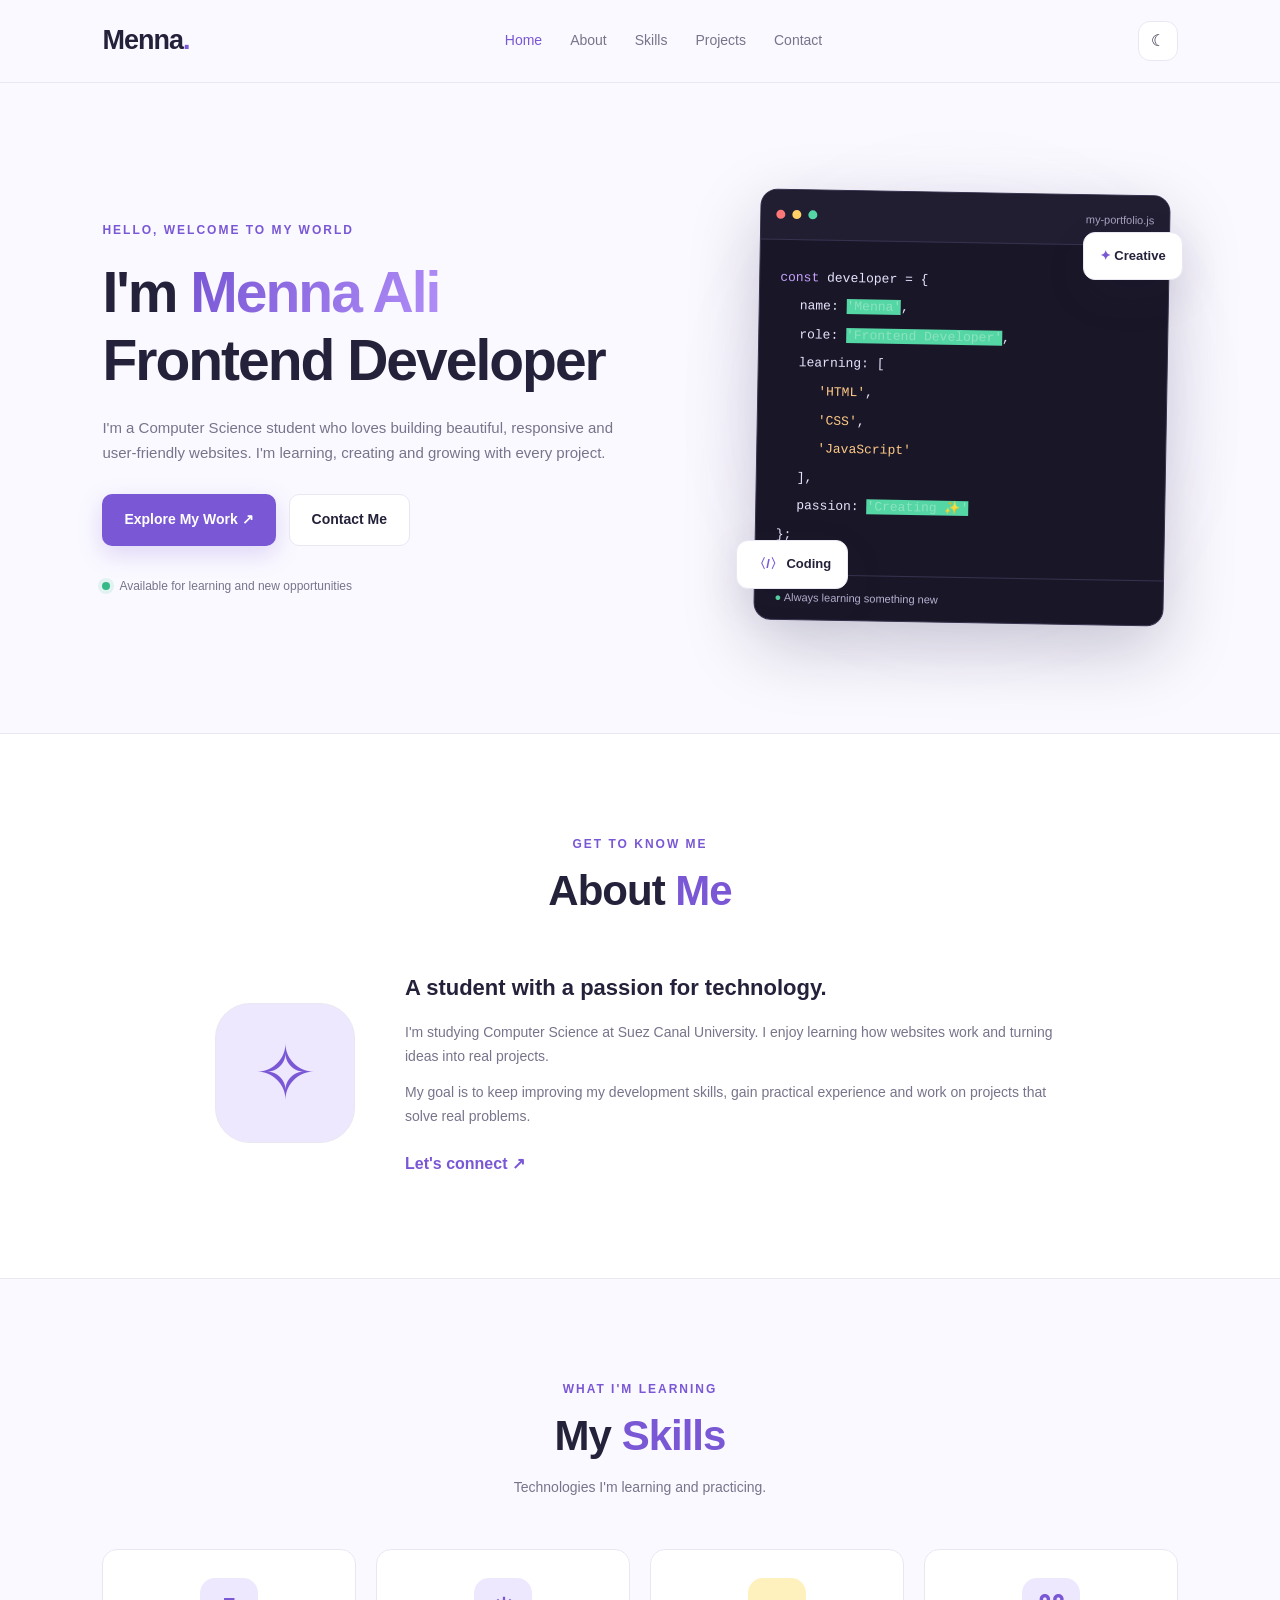
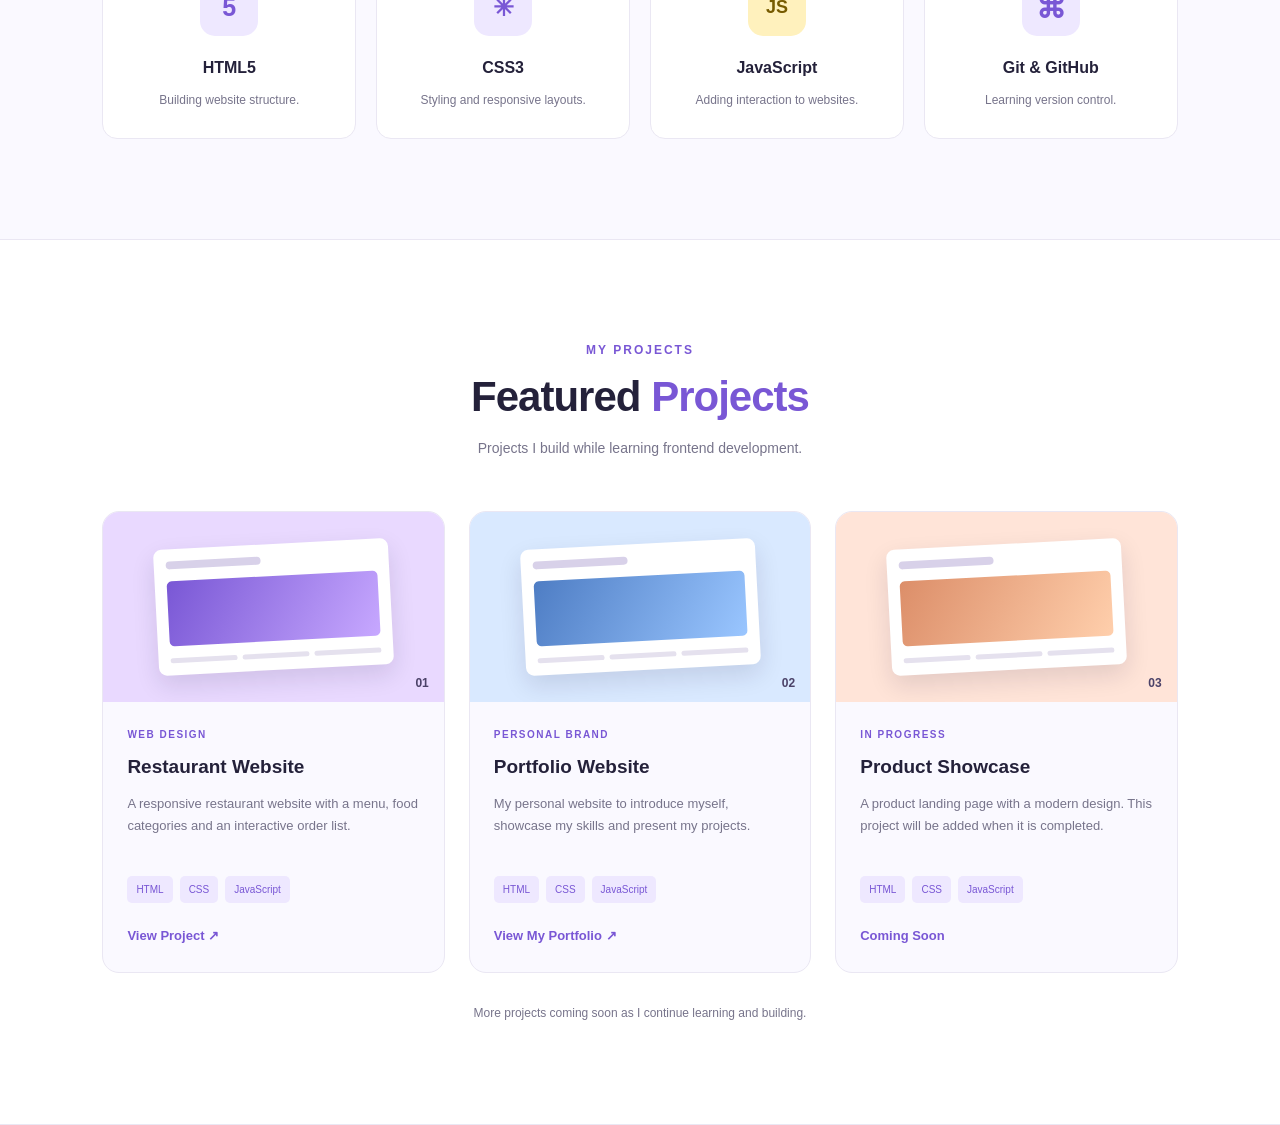
==== index.html @ 837f9495 "first commit" ====
<!DOCTYPE html>
<html lang="en">
<head>
    <meta charset="UTF-8">
    <meta name="viewport" content="width=device-width, initial-scale=1.0">

    <title>Menna Ali | Frontend Developer</title>

    <meta name="description"
          content="Menna Ali's personal portfolio and web development projects.">

    <link rel="stylesheet" href="style.css">
</head>

<body>

    <!-- Navbar -->
    <header class="header">
        <a href="#home" class="logo">Menna<span>.</span></a>

        <nav class="navbar" id="navbar">
            <a href="#home" class="nav-link active">Home</a>
            <a href="#about" class="nav-link">About</a>
            <a href="#skills" class="nav-link">Skills</a>
            <a href="#projects" class="nav-link">Projects</a>
            <a href="#contact" class="nav-link">Contact</a>
        </nav>

        <div class="header-actions">
            <button id="theme-toggle"
                    class="theme-btn"
                    aria-label="Toggle dark mode">
                ☾
            </button>

            <button id="menu-toggle"
                    class="menu-btn"
                    aria-label="Toggle navigation"
                    aria-expanded="false">
                ☰
            </button>
        </div>
    </header>

    <main>

        <!-- Hero Section -->
        <section class="hero section" id="home">

            <div class="hero-content">
                <p class="eyebrow">
                    HELLO, WELCOME TO MY WORLD
                </p>

                <h1>
                    I'm <span>Menna Ali</span>
                    <br>
                    Frontend Developer
                </h1>

                <p class="hero-description">
                    I'm a Computer Science student who loves
                    building beautiful, responsive and user-friendly
                    websites. I'm learning, creating and growing
                    with every project.
                </p>

                <div class="hero-buttons">
                    <a href="#projects" class="btn btn-primary">
                        Explore My Work ↗
                    </a>

                    <a href="#contact" class="btn btn-secondary">
                        Contact Me
                    </a>
                </div>

                <div class="hero-note">
                    <span class="status-dot"></span>
                    Available for learning and new opportunities
                </div>
            </div>

            <div class="hero-visual">
                <div class="visual-glow"></div>

                <div class="profile-card">
                    <div class="card-top">
                        <span class="dot red"></span>
                        <span class="dot yellow"></span>
                        <span class="dot green"></span>
                        <span class="card-label">my-portfolio.js</span>
                    </div>

                    <div class="code-content">
                        <p><span class="purple">const</span> developer = {</p>
                        <p class="indent">name: <span class="green">'Menna'</span>,</p>
                        <p class="indent">role: <span class="green">'Frontend Developer'</span>,</p>
                        <p class="indent">learning: [</p>
                        <p class="indent2"><span class="orange">'HTML'</span>,</p>
                        <p class="indent2"><span class="orange">'CSS'</span>,</p>
                        <p class="indent2"><span class="orange">'JavaScript'</span></p>
                        <p class="indent">],</p>
                        <p class="indent">passion: <span class="green">'Creating ✨'</span></p>
                        <p>};</p>
                    </div>

                    <div class="card-bottom">
                        <span>●</span> Always learning something new
                    </div>
                </div>

                <div class="floating-badge badge-one">
                    <span>✦</span> Creative
                </div>

                <div class="floating-badge badge-two">
                    <span>〈/〉</span> Coding
                </div>
            </div>

        </section>

        <!-- About Section -->
        <section class="section about" id="about">

            <div class="section-heading">
                <p class="eyebrow">GET TO KNOW ME</p>
                <h2>About <span>Me</span></h2>
            </div>

            <div class="about-content">
                <div class="about-icon">✧</div>

                <div class="about-text">
                    <h3>A student with a passion for technology.</h3>

                    <p>
                        I'm studying Computer Science at Suez Canal
                        University. I enjoy learning how websites work
                        and turning ideas into real projects.
                    </p>

                    <p>
                        My goal is to keep improving my development
                        skills, gain practical experience and work
                        on projects that solve real problems.
                    </p>

                    <a href="#contact" class="text-link">
                        Let's connect <span>↗</span>
                    </a>
                </div>
            </div>

        </section>

        <!-- Skills Section -->
        <section class="section skills" id="skills">

            <div class="section-heading">
                <p class="eyebrow">WHAT I'M LEARNING</p>
                <h2>My <span>Skills</span></h2>
                <p class="section-description">
                    Technologies I'm learning and practicing.
                </p>
            </div>

            <div class="skills-grid">

                <div class="skill-card">
                    <div class="skill-icon html-icon">5</div>
                    <h3>HTML5</h3>
                    <p>Building website structure.</p>
                </div>

                <div class="skill-card">
                    <div class="skill-icon css-icon">✳</div>
                    <h3>CSS3</h3>
                    <p>Styling and responsive layouts.</p>
                </div>

                <div class="skill-card">
                    <div class="skill-icon js-icon">JS</div>
                    <h3>JavaScript</h3>
                    <p>Adding interaction to websites.</p>
                </div>

                <div class="skill-card">
                    <div class="skill-icon git-icon">⌘</div>
                    <h3>Git & GitHub</h3>
                    <p>Learning version control.</p>
                </div>

            </div>

        </section>

      
<!-- Projects Section -->
<section class="section projects" id="projects">

    <div class="section-heading">
        <p class="eyebrow">MY PROJECTS</p>
        <h2>Featured <span>Projects</span></h2>
        <p class="section-description">
            Projects I build while learning frontend development.
        </p>
    </div>

    <div class="projects-grid">

        <!-- Project 1: Restaurant Website -->
        <article class="project-card">
            <div class="project-preview preview-one">
                <div class="preview-window">
                    <div class="preview-header"></div>
                    <div class="preview-banner"></div>
                    <div class="preview-lines">
                        <span></span>
                        <span></span>
                        <span></span>
                    </div>
                </div>
                <span class="preview-number">01</span>
            </div>

            <div class="project-info">
                <p class="project-type">WEB DESIGN</p>
                <h3>Restaurant Website</h3>

                <p>
                    A responsive restaurant website with a menu,
                    food categories and an interactive order list.
                </p>

                <div class="tags">
                    <span>HTML</span>
                    <span>CSS</span>
                    <span>JavaScript</span>
                </div>

                <a href="restaurant-website/index.html"
                   class="project-link"
                   target="_blank"
                   rel="noopener noreferrer">
                    View Project ↗
                </a>
            </div>
        </article>

        <!-- Project 2: Portfolio Website -->
        <article class="project-card">
            <div class="project-preview preview-two">
                <div class="preview-window">
                    <div class="preview-header"></div>
                    <div class="preview-banner"></div>
                    <div class="preview-lines">
                        <span></span>
                        <span></span>
                        <span></span>
                    </div>
                </div>
                <span class="preview-number">02</span>
            </div>

            <div class="project-info">
                <p class="project-type">PERSONAL BRAND</p>
                <h3>Portfolio Website</h3>

                <p>
                    My personal website to introduce myself,
                    showcase my skills and present my projects.
                </p>

                <div class="tags">
                    <span>HTML</span>
                    <span>CSS</span>
                    <span>JavaScript</span>
                </div>

                <a href="#home" class="project-link">
                    View My Portfolio ↗
                </a>
            </div>
        </article>

        <!-- Project 3: Coming Soon -->
        <article class="project-card">
            <div class="project-preview preview-three">
                <div class="preview-window">
                    <div class="preview-header"></div>
                    <div class="preview-banner"></div>
                    <div class="preview-lines">
                        <span></span>
                        <span></span>
                        <span></span>
                    </div>
                </div>
                <span class="preview-number">03</span>
            </div>

            <div class="project-info">
                <p class="project-type">IN PROGRESS</p>
                <h3>Product Showcase</h3>

                <p>
                    A product landing page with a modern design.
                    This project will be added when it is completed.
                </p>

                <div class="tags">
                    <span>HTML</span>
                    <span>CSS</span>
                    <span>JavaScript</span>
                </div>

                <span class="project-link">
                    Coming Soon
                </span>
            </div>
        </article>

    </div>

    <p class="projects-note">
        More projects coming soon as I continue learning and building.
    </p>

</section>
---- style.css ----
/* =========================
   1. General Styles
========================= */

:root {
    --bg: #faf9ff;
    --surface: #ffffff;
    --text: #24213a;
    --muted: #77748b;
    --primary: #7957d5;
    --primary-light: #eee8ff;
    --border: #eae7f3;
    --header-bg: rgba(250, 249, 255, 0.9);
    --shadow: 0 15px 45px rgba(48, 32, 95, 0.08);
}

body.dark-mode {
    --bg: #11101b;
    --surface: #1c1a2a;
    --text: #f5f2ff;
    --muted: #b0abc4;
    --primary: #b39aff;
    --primary-light: #302644;
    --border: #333047;
    --header-bg: rgba(17, 16, 27, 0.92);
    --shadow: 0 15px 45px rgba(0, 0, 0, 0.2);
}

* {
    margin: 0;
    padding: 0;
    box-sizing: border-box;
    scroll-behavior: smooth;
}

body {
    font-family: Arial, Helvetica, sans-serif;
    background: var(--bg);
    color: var(--text);
    line-height: 1.7;
    transition: background 0.3s, color 0.3s;
}

a {
    text-decoration: none;
    color: inherit;
}

button {
    font: inherit;
}

button, a {
    -webkit-tap-highlight-color: transparent;
}

button:focus-visible,
a:focus-visible {
    outline: 2px solid var(--primary);
    outline-offset: 4px;
}

section {
    scroll-margin-top: 95px;
}

.section {
    padding: 100px 8%;
}

span {
    color: var(--primary);
}

::selection {
    background: var(--primary-light);
    color: var(--text);
}


/* =========================
   2. Header & Navbar
========================= */

.header {
    display: flex;
    align-items: center;
    justify-content: space-between;
    gap: 25px;
    padding: 18px 8%;
    position: sticky;
    top: 0;
    z-index: 100;
    background: var(--header-bg);
    backdrop-filter: blur(15px);
    border-bottom: 1px solid var(--border);
}

.logo {
    font-size: 27px;
    font-weight: 800;
    letter-spacing: -1px;
}

.navbar {
    display: flex;
    align-items: center;
    gap: 28px;
}

.nav-link {
    font-size: 14px;
    color: var(--muted);
    transition: color 0.3s;
}

.nav-link:hover,
.nav-link.active {
    color: var(--primary);
}

.header-actions {
    display: flex;
    gap: 10px;
}

.theme-btn,
.menu-btn {
    width: 40px;
    height: 40px;
    border: 1px solid var(--border);
    border-radius: 12px;
    background: var(--surface);
    color: var(--text);
    cursor: pointer;
    transition: 0.3s;
}

.theme-btn:hover,
.menu-btn:hover {
    border-color: var(--primary);
    color: var(--primary);
}

.menu-btn {
    display: none;
}


/* =========================
   3. Buttons
========================= */

.btn {
    display: inline-flex;
    align-items: center;
    justify-content: center;
    gap: 8px;
    padding: 13px 22px;
    border-radius: 10px;
    font-size: 14px;
    font-weight: 700;
    transition: transform 0.3s, background 0.3s;
}

.btn:hover {
    transform: translateY(-3px);
}

.btn-primary {
    background: var(--primary);
    color: #ffffff;
    box-shadow: 0 8px 25px rgba(121, 87, 213, 0.22);
}

.btn-primary:hover {
    filter: brightness(1.08);
}

.btn-secondary {
    background: var(--surface);
    color: var(--text);
    border: 1px solid var(--border);
}

.btn-secondary:hover {
    border-color: var(--primary);
}


/* =========================
   4. Hero Section
========================= */

.hero {
    min-height: 650px;
    display: grid;
    grid-template-columns: 1.15fr 0.85fr;
    align-items: center;
    gap: 60px;
    overflow: hidden;
}

.eyebrow {
    font-size: 12px;
    font-weight: 800;
    letter-spacing: 2px;
    color: var(--primary);
    margin-bottom: 18px;
}

.hero h1 {
    font-size: clamp(36px, 4.5vw, 57px);
    line-height: 1.2;
    letter-spacing: -2px;
    margin-bottom: 20px;
}

.hero h1 span {
    background: linear-gradient(110deg, #7957d5, #b08df7);
    -webkit-background-clip: text;
    background-clip: text;
    color: transparent;
}

.hero-description {
    max-width: 540px;
    color: var(--muted);
    font-size: 15px;
    margin-bottom: 28px;
}

.hero-buttons {
    display: flex;
    flex-wrap: wrap;
    gap: 13px;
}

.hero-note {
    margin-top: 30px;
    font-size: 12px;
    color: var(--muted);
    display: flex;
    align-items: center;
    gap: 9px;
}

.status-dot {
    display: inline-block;
    width: 8px;
    height: 8px;
    background: #36b987;
    border-radius: 50%;
    box-shadow: 0 0 0 4px rgba(54, 185, 135, 0.12);
}


/* =========================
   5. Hero Code Card
========================= */

.hero-visual {
    position: relative;
    display: flex;
    align-items: center;
    justify-content: center;
    min-height: 390px;
}

.visual-glow {
    position: absolute;
    width: 300px;
    height: 300px;
    background: #a78bfa;
    opacity: 0.18;
    filter: blur(75px);
    border-radius: 50%;
}

.profile-card {
    width: 100%;
    max-width: 410px;
    position: relative;
    z-index: 1;
    background: #191727;
    border: 1px solid #37324f;
    border-radius: 17px;
    overflow: hidden;
    box-shadow: 0 25px 70px rgba(25, 17, 55, 0.22);
    transform: rotate(1deg);
    transition: transform 0.3s;
}

.profile-card:hover {
    transform: rotate(0deg) translateY(-5px);
}

.card-top {
    display: flex;
    align-items: center;
    gap: 7px;
    padding: 15px;
    background: #211e32;
    border-bottom: 1px solid #37324f;
}

.dot {
    width: 9px;
    height: 9px;
    border-radius: 50%;
}

.red {
    background: #ff7777;
}

.yellow {
    background: #ffd166;
}

.green {
    background: #55d6a5;
}

.card-label {
    margin-left: auto;
    font-size: 11px;
    color: #a9a3c2;
}

.code-content {
    padding: 24px 20px;
    font-family: Consolas, monospace;
    font-size: clamp(10px, 1.2vw, 13px);
    line-height: 2.2;
    color: #e8e4ff;
    overflow-wrap: anywhere;
}

.code-content .purple {
    color: #c6a0ff;
}

.code-content .green {
    color: #8ce3bd;
}

.code-content .orange {
    color: #ffca88;
}

.indent {
    padding-left: 20px;
}

.indent2 {
    padding-left: 40px;
}

.card-bottom {
    padding: 13px 20px;
    border-top: 1px solid #37324f;
    font-size: 11px;
    color: #b8b1d2;
}

.card-bottom span {
    color: #55d6a5;
}

.floating-badge {
    position: absolute;
    z-index: 2;
    background: var(--surface);
    border: 1px solid var(--border);
    border-radius: 12px;
    padding: 12px 16px;
    box-shadow: var(--shadow);
    font-size: 13px;
    font-weight: 700;
    animation: float 4s ease-in-out infinite;
}

.badge-one {
    top: 40px;
    right: -5px;
}

.badge-two {
    bottom: 35px;
    left: -10px;
    animation-delay: 1s;
}

@keyframes float {
    0%, 100% {
        transform: translateY(0);
    }

    50% {
        transform: translateY(-9px);
    }
}


/* =========================
   6. Section Headings
========================= */

.section-heading {
    text-align: center;
    margin-bottom: 50px;
}

.section-heading .eyebrow {
    margin-bottom: 10px;
}

.section-heading h2,
.contact h2 {
    font-size: clamp(30px, 4vw, 42px);
    line-height: 1.3;
    letter-spacing: -1px;
}

.section-description {
    color: var(--muted);
    font-size: 14px;
    margin-top: 12px;
}


/* =========================
   7. About Section
========================= */

.about {
    background: var(--surface);
    border-top: 1px solid var(--border);
    border-bottom: 1px solid var(--border);
}

.about-content {
    display: grid;
    grid-template-columns: 150px 1fr;
    align-items: center;
    gap: 40px;
    max-width: 850px;
    margin: auto;
}

.about-icon {
    display: grid;
    place-items: center;
    width: 140px;
    height: 140px;
    background: var(--primary-light);
    color: var(--primary);
    border: 1px solid var(--border);
    border-radius: 35px;
    font-size: 75px;
}

.about-text h3 {
    font-size: 22px;
    margin-bottom: 15px;
}

.about-text p {
    color: var(--muted);
    font-size: 14px;
    margin-bottom: 12px;
}

.text-link {
    display: inline-block;
    margin-top: 10px;
    font-weight: 700;
    color: var(--primary);
}

.text-link span {
    display: inline-block;
    transition: transform 0.3s;
}

.text-link:hover span {
    transform: translate(4px, -4px);
}


/* =========================
   8. Skills Section
========================= */

.skills-grid {
    display: grid;
    grid-template-columns: repeat(4, 1fr);
    gap: 20px;
}

.skill-card {
    padding: 28px 20px;
    text-align: center;
    background: var(--surface);
    border: 1px solid var(--border);
    border-radius: 15px;
    transition: transform 0.3s, border-color 0.3s;
}

.skill-card:hover {
    transform: translateY(-6px);
    border-color: var(--primary);
}

.skill-icon {
    width: 58px;
    height: 58px;
    margin: 0 auto 18px;
    display: grid;
    place-items: center;
    border-radius: 15px;
    font-size: 25px;
    font-weight: 800;
    background: var(--primary-light);
    color: var(--primary);
}

.js-icon {
    background: #fff1bd;
    color: #775b00;
    font-size: 18px;
}

.git-icon {
    font-size: 30px;
}

.skill-card h3 {
    font-size: 16px;
    margin-bottom: 8px;
}

.skill-card p {
    color: var(--muted);
    font-size: 12px;
}


/* =========================
   9. Projects Section
========================= */

.projects {
    background: var(--surface);
    border-top: 1px solid var(--border);
    border-bottom: 1px solid var(--border);
}

.projects-grid {
    display: grid;
    grid-template-columns: repeat(3, 1fr);
    gap: 24px;
}

.project-card {
    background: var(--bg);
    border: 1px solid var(--border);
    border-radius: 17px;
    overflow: hidden;
    transition: transform 0.3s, box-shadow 0.3s;
}

.project-card:hover {
    transform: translateY(-7px);
    box-shadow: var(--shadow);
}

.project-preview {
    position: relative;
    height: 190px;
    display: grid;
    place-items: center;
    padding: 25px;
    overflow: hidden;
}

.preview-one {
    background: #e9d9ff;
}

.preview-two {
    background: #d9e9ff;
}

.preview-three {
    background: #ffe4d8;
}

.preview-window {
    width: 100%;
    max-width: 235px;
    padding: 12px;
    background: #ffffff;
    border-radius: 8px;
    box-shadow: 0 10px 25px rgba(25, 20, 55, 0.12);
    transform: rotate(-3deg);
    transition: transform 0.3s;
}

.project-card:hover .preview-window {
    transform: rotate(0deg) scale(1.03);
}

.preview-header {
    height: 8px;
    width: 45%;
    border-radius: 5px;
    background: #d8d1e9;
    margin-bottom: 12px;
}

.preview-banner {
    height: 65px;
    border-radius: 5px;
    background: linear-gradient(120deg, #7957d5, #c7a8ff);
}

.preview-two .preview-banner {
    background: linear-gradient(120deg, #4e7dc4, #9ac6ff);
}

.preview-three .preview-banner {
    background: linear-gradient(120deg, #dc8e69, #ffcfac);
}

.preview-lines {
    display: flex;
    gap: 5px;
    margin-top: 12px;
}

.preview-lines span {
    display: block;
    height: 5px;
    background: #e5e1ee;
    border-radius: 5px;
    flex: 1;
}

.preview-number {
    position: absolute;
    bottom: 8px;
    right: 15px;
    font-size: 12px;
    color: #4b4268;
    font-weight: 800;
}

.project-info {
    padding: 24px;
}

.project-type {
    font-size: 10px;
    font-weight: 800;
    letter-spacing: 1.5px;
    color: var(--primary);
    margin-bottom: 8px;
}

.project-info h3 {
    font-size: 19px;
    margin-bottom: 10px;
}

.project-info > p:not(.project-type) {
    color: var(--muted);
    font-size: 13px;
    min-height: 65px;
}

.tags {
    display: flex;
    flex-wrap: wrap;
    gap: 7px;
    margin: 18px 0;
}

.tags span {
    font-size: 10px;
    color: var(--primary);
    background: var(--primary-light);
    padding: 5px 9px;
    border-radius: 5px;
}

.project-link {
    display: inline-block;
    font-size: 13px;
    font-weight: 700;
    color: var(--primary);
}

.project-link:hover {
    text-decoration: underline;
}

.projects-note {
    text-align: center;
    color: var(--muted);
    font-size: 12px;
    margin-top: 30px;
}


/* =========================
   10. Contact Section
========================= */

.contact-box {
    max-width: 780px;
    margin: auto;
    padding: 65px 30px;
    text-align: center;
    border: 1px solid var(--border);
    border-radius: 25px;
    background:
        radial-gradient(
            ellipse at top,
            var(--primary-light),
            var(--bg) 75%
        );
}

.contact-box > p:not(.eyebrow) {
    max-width: 500px;
    margin: 18px auto 25px;
    color: var(--muted);
    font-size: 14px;
}


/* =========================
   11. Footer
========================= */

.footer {
    display: flex;
    align-items: center;
    justify-content: space-between;
    gap: 20px;
    padding: 25px 8%;
    border-top: 1px solid var(--border);
}

.footer p,
.back-to-top {
    font-size: 12px;
    color: var(--muted);
}

.back-to-top:hover {
    color: var(--primary);
}


/* =========================
   12. Scroll Reveal
========================= */

.reveal {
    opacity: 0;
    transform: translateY(20px);
    transition: opacity 0.6s ease, transform 0.6s ease;
}

.reveal.visible {
    opacity: 1;
    transform: translateY(0);
}


/* =========================
   13. Responsive Design
========================= */

@media (max-width: 1000px) {
    .section {
        padding: 80px 6%;
    }

    .header {
        padding: 16px 6%;
    }

    .navbar {
        gap: 17px;
    }

    .hero {
        gap: 35px;
    }

    .skills-grid {
        grid-template-columns: repeat(2, 1fr);
    }

    .projects-grid {
        grid-template-columns: repeat(2, 1fr);
    }
}

@media (max-width: 760px) {
    .header {
        padding: 14px 5%;
    }

    .menu-btn {
        display: block;
    }

    .navbar {
        display: none;
        position: absolute;
        top: calc(100% + 1px);
        left: 0;
        right: 0;
        padding: 20px 6%;
        flex-direction: column;
        align-items: stretch;
        gap: 0;
        background: var(--surface);
        border-bottom: 1px solid var(--border);
        box-shadow: var(--shadow);
    }

    .navbar.open {
        display: flex;
    }

    .nav-link {
        padding: 12px 0;
        border-bottom: 1px solid var(--border);
    }

    .nav-link:last-child {
        border-bottom: none;
    }

    .hero {
        grid-template-columns: 1fr;
        text-align: center;
        padding-top: 70px;
        gap: 45px;
    }

    .hero-description {
        margin-left: auto;
        margin-right: auto;
    }

    .hero-buttons,
    .hero-note {
        justify-content: center;
    }

    .hero-visual {
        width: 100%;
        min-height: 350px;
    }

    .profile-card {
        max-width: 410px;
        text-align: left;
    }

    .badge-one {
        right: 0;
    }

    .badge-two {
        left: 0;
    }

    .about-content {
        grid-template-columns: 1fr;
        justify-items: center;
        text-align: center;
        gap: 25px;
    }

    .projects-grid {
        grid-template-columns: 1fr;
        max-width: 480px;
        margin: auto;
    }

    .project-info > p:not(.project-type) {
        min-height: auto;
    }

    .footer {
        flex-direction: column;
        text-align: center;
        gap: 10px;
    }
}

@media (max-width: 420px) {
    .section {
        padding: 65px 5%;
    }

    .hero h1 {
        font-size: 35px;
    }

    .hero-buttons {
        flex-direction: column;
    }

    .hero-buttons .btn {
        width: 100%;
    }

    .skills-grid {
        grid-template-columns: 1fr;
    }

    .contact-box {
        padding: 45px 20px;
    }

    .code-content {
        font-size: 10px;
    }
}

@media (prefers-reduced-motion: reduce) {
    *,
    *::before,
    *::after {
        scroll-behavior: auto !important;
        animation-duration: 0.01ms !important;
        transition-duration: 0.01ms !important;
    }

    .reveal {
        opacity: 1;
        transform: none;
    }
}
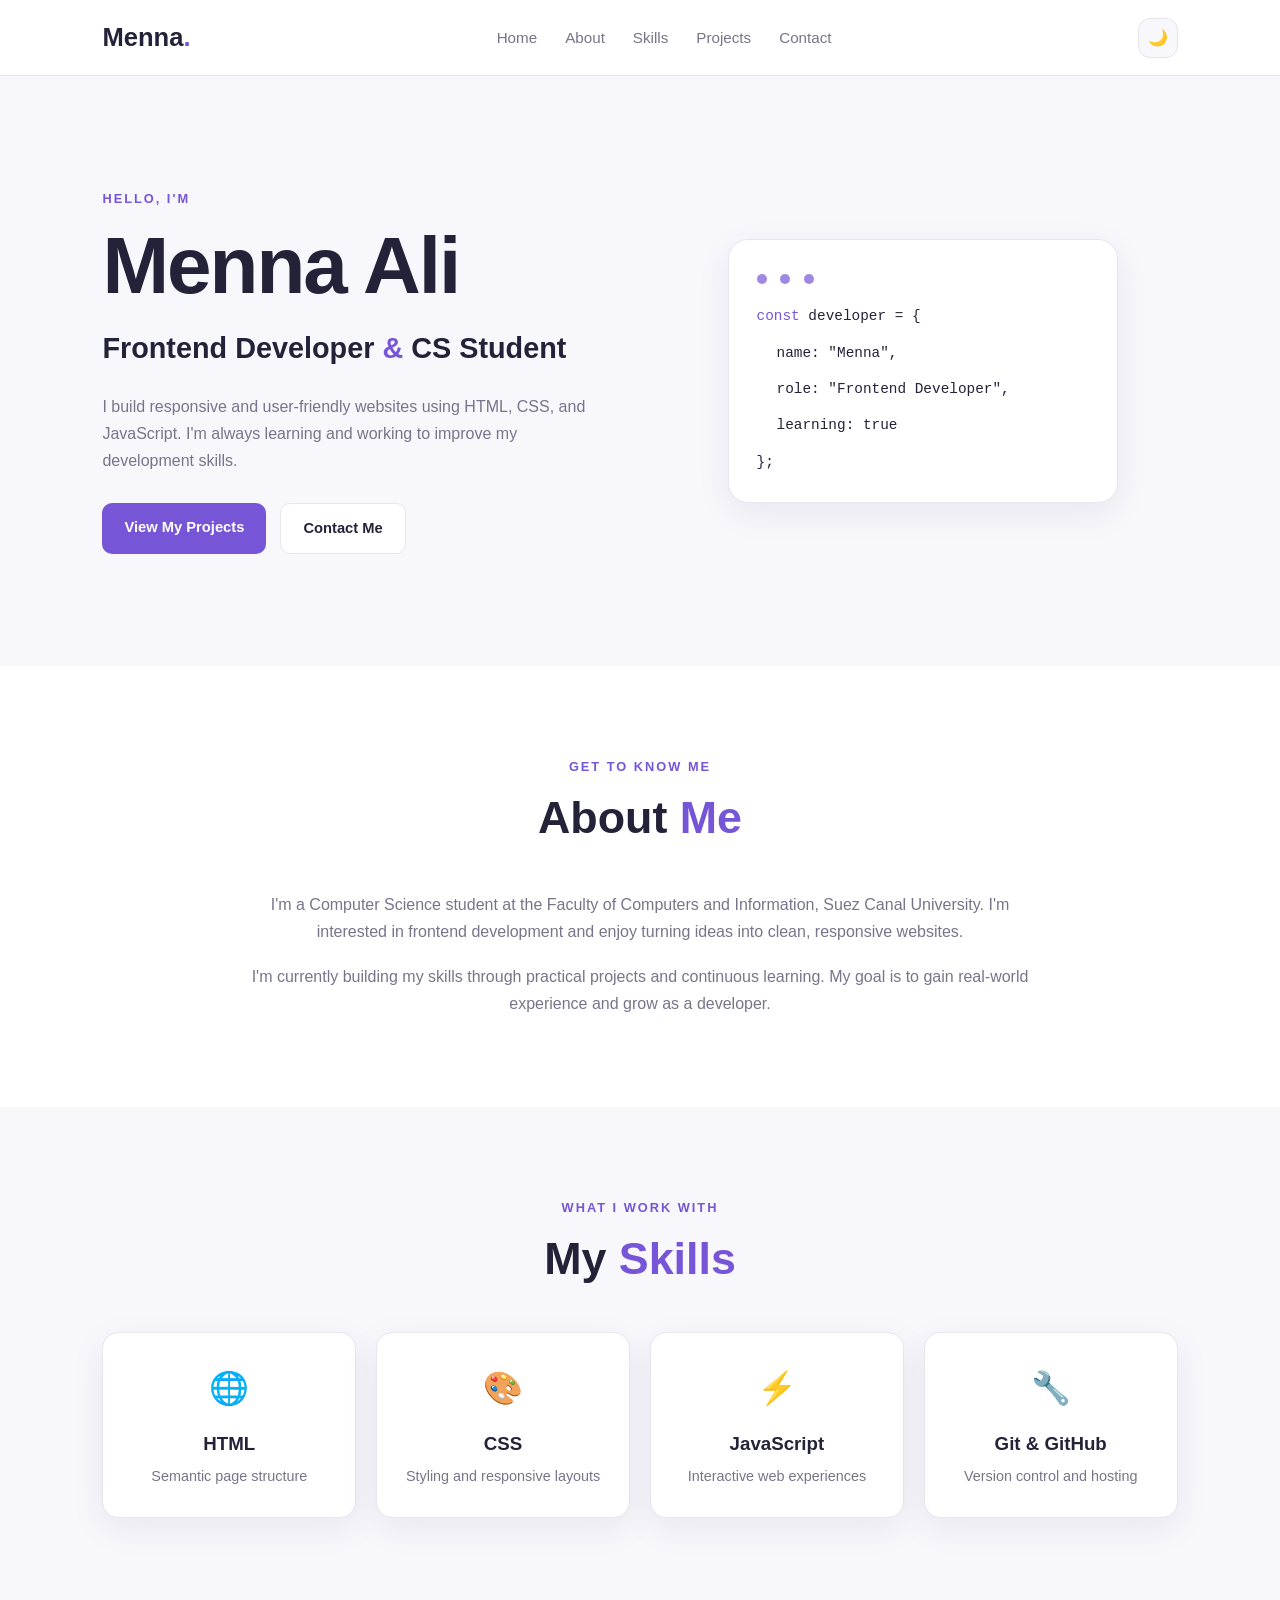
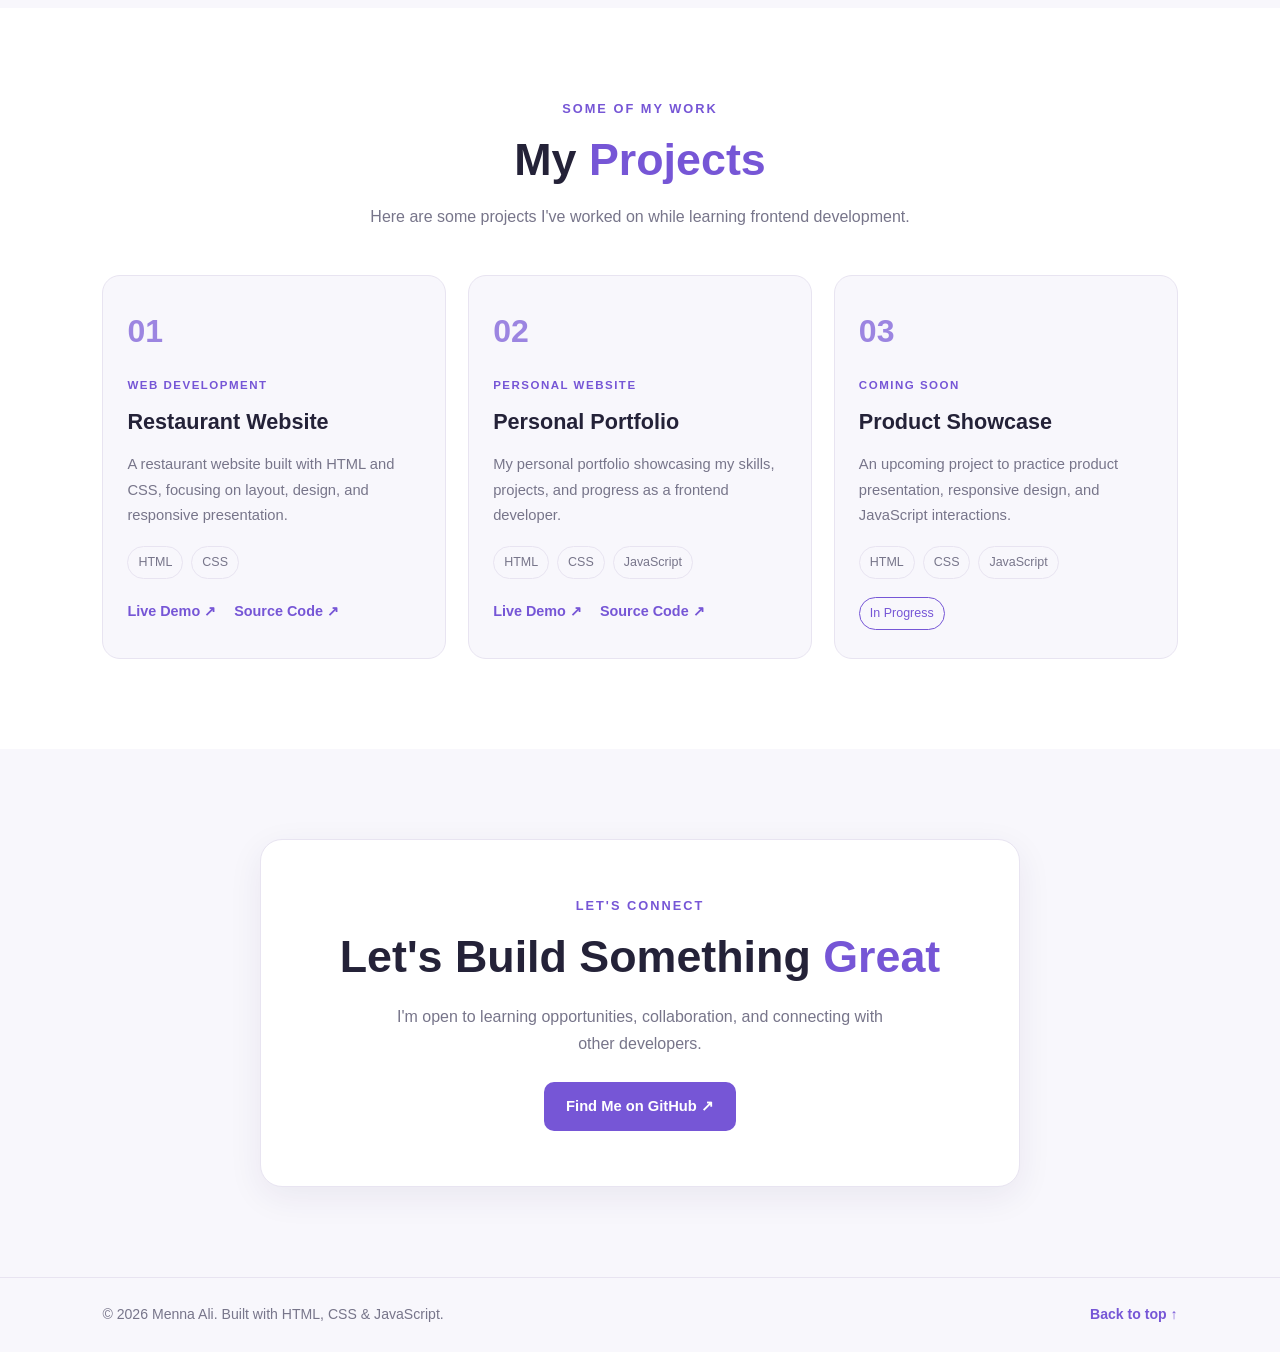
==== commit 5ebb9c44: "Update portfolio website" ====
--- a/index.html
+++ b/index.html
@@ -17,315 +17,274 @@
 
     <!-- Navbar -->
     <header class="header">
-        <a href="#home" class="logo">Menna<span>.</span></a>
-
-        <nav class="navbar" id="navbar">
-            <a href="#home" class="nav-link active">Home</a>
-            <a href="#about" class="nav-link">About</a>
-            <a href="#skills" class="nav-link">Skills</a>
-            <a href="#projects" class="nav-link">Projects</a>
-            <a href="#contact" class="nav-link">Contact</a>
-        </nav>
-
-        <div class="header-actions">
-            <button id="theme-toggle"
-                    class="theme-btn"
-                    aria-label="Toggle dark mode">
-                ☾
-            </button>
-
-            <button id="menu-toggle"
-                    class="menu-btn"
+        <nav class="navbar">
+            <a href="#home" class="logo">Menna<span>.</span></a>
+
+            <button class="menu-toggle" id="menu-toggle"
                     aria-label="Toggle navigation"
                     aria-expanded="false">
                 ☰
             </button>
-        </div>
+
+            <ul class="nav-links" id="nav-links">
+                <li><a href="#home">Home</a></li>
+                <li><a href="#about">About</a></li>
+                <li><a href="#skills">Skills</a></li>
+                <li><a href="#projects">Projects</a></li>
+                <li><a href="#contact">Contact</a></li>
+            </ul>
+
+            <button class="theme-toggle" id="theme-toggle"
+                    aria-label="Toggle dark mode">
+                🌙
+            </button>
+        </nav>
     </header>
 
     <main>
 
-        <!-- Hero Section -->
+        <!-- Hero -->
         <section class="hero section" id="home">
-
-            <div class="hero-content">
-                <p class="eyebrow">
-                    HELLO, WELCOME TO MY WORLD
-                </p>
-
-                <h1>
-                    I'm <span>Menna Ali</span>
-                    <br>
-                    Frontend Developer
-                </h1>
+            <div class="hero-content reveal">
+                <p class="eyebrow">HELLO, I'M</p>
+
+                <h1>Menna Ali</h1>
+
+                <h2>Frontend Developer <span>&</span> CS Student</h2>
 
                 <p class="hero-description">
-                    I'm a Computer Science student who loves
-                    building beautiful, responsive and user-friendly
-                    websites. I'm learning, creating and growing
-                    with every project.
+                    I build responsive and user-friendly websites using
+                    HTML, CSS, and JavaScript. I'm always learning and
+                    working to improve my development skills.
                 </p>
 
                 <div class="hero-buttons">
                     <a href="#projects" class="btn btn-primary">
-                        Explore My Work ↗
+                        View My Projects
                     </a>
 
                     <a href="#contact" class="btn btn-secondary">
                         Contact Me
                     </a>
                 </div>
-
-                <div class="hero-note">
-                    <span class="status-dot"></span>
-                    Available for learning and new opportunities
-                </div>
-            </div>
-
-            <div class="hero-visual">
-                <div class="visual-glow"></div>
-
-                <div class="profile-card">
-                    <div class="card-top">
-                        <span class="dot red"></span>
-                        <span class="dot yellow"></span>
-                        <span class="dot green"></span>
-                        <span class="card-label">my-portfolio.js</span>
-                    </div>
-
-                    <div class="code-content">
-                        <p><span class="purple">const</span> developer = {</p>
-                        <p class="indent">name: <span class="green">'Menna'</span>,</p>
-                        <p class="indent">role: <span class="green">'Frontend Developer'</span>,</p>
-                        <p class="indent">learning: [</p>
-                        <p class="indent2"><span class="orange">'HTML'</span>,</p>
-                        <p class="indent2"><span class="orange">'CSS'</span>,</p>
-                        <p class="indent2"><span class="orange">'JavaScript'</span></p>
-                        <p class="indent">],</p>
-                        <p class="indent">passion: <span class="green">'Creating ✨'</span></p>
-                        <p>};</p>
-                    </div>
-
-                    <div class="card-bottom">
-                        <span>●</span> Always learning something new
-                    </div>
-                </div>
-
-                <div class="floating-badge badge-one">
-                    <span>✦</span> Creative
-                </div>
-
-                <div class="floating-badge badge-two">
-                    <span>〈/〉</span> Coding
-                </div>
-            </div>
-
-        </section>
-
-        <!-- About Section -->
+            </div>
+
+            <div class="hero-decoration reveal" aria-hidden="true">
+                <div class="code-card">
+                    <span class="code-dot"></span>
+                    <span class="code-dot"></span>
+                    <span class="code-dot"></span>
+
+                    <p><span>const</span> developer = {</p>
+                    <p class="code-indent">name: "Menna",</p>
+                    <p class="code-indent">role: "Frontend Developer",</p>
+                    <p class="code-indent">learning: true</p>
+                    <p>};</p>
+                </div>
+            </div>
+        </section>
+
+        <!-- About -->
         <section class="section about" id="about">
-
-            <div class="section-heading">
+            <div class="section-heading reveal">
                 <p class="eyebrow">GET TO KNOW ME</p>
                 <h2>About <span>Me</span></h2>
             </div>
 
-            <div class="about-content">
-                <div class="about-icon">✧</div>
-
-                <div class="about-text">
-                    <h3>A student with a passion for technology.</h3>
-
-                    <p>
-                        I'm studying Computer Science at Suez Canal
-                        University. I enjoy learning how websites work
-                        and turning ideas into real projects.
-                    </p>
-
-                    <p>
-                        My goal is to keep improving my development
-                        skills, gain practical experience and work
-                        on projects that solve real problems.
-                    </p>
-
-                    <a href="#contact" class="text-link">
-                        Let's connect <span>↗</span>
-                    </a>
-                </div>
-            </div>
-
-        </section>
-
-        <!-- Skills Section -->
+            <div class="about-content reveal">
+                <p>
+                    I'm a Computer Science student at the Faculty of
+                    Computers and Information, Suez Canal University.
+                    I'm interested in frontend development and enjoy
+                    turning ideas into clean, responsive websites.
+                </p>
+
+                <p>
+                    I'm currently building my skills through practical
+                    projects and continuous learning. My goal is to
+                    gain real-world experience and grow as a developer.
+                </p>
+            </div>
+        </section>
+
+        <!-- Skills -->
         <section class="section skills" id="skills">
-
-            <div class="section-heading">
-                <p class="eyebrow">WHAT I'M LEARNING</p>
+            <div class="section-heading reveal">
+                <p class="eyebrow">WHAT I WORK WITH</p>
                 <h2>My <span>Skills</span></h2>
+            </div>
+
+            <div class="skills-grid reveal">
+                <div class="skill-card">
+                    <span class="skill-icon">🌐</span>
+                    <h3>HTML</h3>
+                    <p>Semantic page structure</p>
+                </div>
+
+                <div class="skill-card">
+                    <span class="skill-icon">🎨</span>
+                    <h3>CSS</h3>
+                    <p>Styling and responsive layouts</p>
+                </div>
+
+                <div class="skill-card">
+                    <span class="skill-icon">⚡</span>
+                    <h3>JavaScript</h3>
+                    <p>Interactive web experiences</p>
+                </div>
+
+                <div class="skill-card">
+                    <span class="skill-icon">🔧</span>
+                    <h3>Git & GitHub</h3>
+                    <p>Version control and hosting</p>
+                </div>
+            </div>
+        </section>
+
+        <!-- Projects -->
+        <section class="section projects" id="projects">
+            <div class="section-heading reveal">
+                <p class="eyebrow">SOME OF MY WORK</p>
+                <h2>My <span>Projects</span></h2>
+
                 <p class="section-description">
-                    Technologies I'm learning and practicing.
-                </p>
-            </div>
-
-            <div class="skills-grid">
-
-                <div class="skill-card">
-                    <div class="skill-icon html-icon">5</div>
-                    <h3>HTML5</h3>
-                    <p>Building website structure.</p>
-                </div>
-
-                <div class="skill-card">
-                    <div class="skill-icon css-icon">✳</div>
-                    <h3>CSS3</h3>
-                    <p>Styling and responsive layouts.</p>
-                </div>
-
-                <div class="skill-card">
-                    <div class="skill-icon js-icon">JS</div>
-                    <h3>JavaScript</h3>
-                    <p>Adding interaction to websites.</p>
-                </div>
-
-                <div class="skill-card">
-                    <div class="skill-icon git-icon">⌘</div>
-                    <h3>Git & GitHub</h3>
-                    <p>Learning version control.</p>
-                </div>
-
-            </div>
-
-        </section>
-
-      
-<!-- Projects Section -->
-<section class="section projects" id="projects">
-
-    <div class="section-heading">
-        <p class="eyebrow">MY PROJECTS</p>
-        <h2>Featured <span>Projects</span></h2>
-        <p class="section-description">
-            Projects I build while learning frontend development.
-        </p>
-    </div>
-
-    <div class="projects-grid">
-
-        <!-- Project 1: Restaurant Website -->
-        <article class="project-card">
-            <div class="project-preview preview-one">
-                <div class="preview-window">
-                    <div class="preview-header"></div>
-                    <div class="preview-banner"></div>
-                    <div class="preview-lines">
-                        <span></span>
-                        <span></span>
-                        <span></span>
+                    Here are some projects I've worked on while learning
+                    frontend development.
+                </p>
+            </div>
+
+            <div class="projects-grid">
+
+                <!-- Restaurant Project -->
+                <article class="project reveal">
+                    <div class="project-number">01</div>
+
+                    <div class="project-info">
+                        <p class="project-type">WEB DEVELOPMENT</p>
+                        <h3>Restaurant Website</h3>
+
+                        <p>
+                            A restaurant website built with HTML and CSS,
+                            focusing on layout, design, and responsive
+                            presentation.
+                        </p>
+
+                        <div class="project-tech">
+                            <span>HTML</span>
+                            <span>CSS</span>
+                        </div>
+
+                        <div class="project-links">
+                            <a class="project-link"
+                               href="https://mennadev1.github.io/restaurant-website/"
+                               target="_blank"
+                               rel="noopener noreferrer">
+                                Live Demo ↗
+                            </a>
+
+                            <a class="project-link"
+                               href="https://github.com/mennadev1/restaurant-website"
+                               target="_blank"
+                               rel="noopener noreferrer">
+                                Source Code ↗
+                            </a>
+                        </div>
                     </div>
-                </div>
-                <span class="preview-number">01</span>
-            </div>
-
-            <div class="project-info">
-                <p class="project-type">WEB DESIGN</p>
-                <h3>Restaurant Website</h3>
+                </article>
+
+                <!-- Portfolio Project -->
+                <article class="project reveal">
+                    <div class="project-number">02</div>
+
+                    <div class="project-info">
+                        <p class="project-type">PERSONAL WEBSITE</p>
+                        <h3>Personal Portfolio</h3>
+
+                        <p>
+                            My personal portfolio showcasing my skills,
+                            projects, and progress as a frontend developer.
+                        </p>
+
+                        <div class="project-tech">
+                            <span>HTML</span>
+                            <span>CSS</span>
+                            <span>JavaScript</span>
+                        </div>
+
+                        <div class="project-links">
+                            <a class="project-link"
+                               href="https://mennadev1.github.io/menna-portfolio/"
+                               target="_blank"
+                               rel="noopener noreferrer">
+                                Live Demo ↗
+                            </a>
+
+                            <a class="project-link"
+                               href="https://github.com/mennadev1/menna-portfolio"
+                               target="_blank"
+                               rel="noopener noreferrer">
+                                Source Code ↗
+                            </a>
+                        </div>
+                    </div>
+                </article>
+
+                <!-- Upcoming Project -->
+                <article class="project reveal">
+                    <div class="project-number">03</div>
+
+                    <div class="project-info">
+                        <p class="project-type">COMING SOON</p>
+                        <h3>Product Showcase</h3>
+
+                        <p>
+                            An upcoming project to practice product
+                            presentation, responsive design, and
+                            JavaScript interactions.
+                        </p>
+
+                        <div class="project-tech">
+                            <span>HTML</span>
+                            <span>CSS</span>
+                            <span>JavaScript</span>
+                        </div>
+
+                        <span class="coming-soon">In Progress</span>
+                    </div>
+                </article>
+
+            </div>
+        </section>
+
+        <!-- Contact -->
+        <section class="section contact" id="contact">
+            <div class="contact-box reveal">
+                <p class="eyebrow">LET'S CONNECT</p>
+
+                <h2>Let's Build Something <span>Great</span></h2>
 
                 <p>
-                    A responsive restaurant website with a menu,
-                    food categories and an interactive order list.
-                </p>
-
-                <div class="tags">
-                    <span>HTML</span>
-                    <span>CSS</span>
-                    <span>JavaScript</span>
-                </div>
-
-                <a href="restaurant-website/index.html"
-                   class="project-link"
+                    I'm open to learning opportunities, collaboration,
+                    and connecting with other developers.
+                </p>
+
+                <a href="https://github.com/mennadev1"
+                   class="btn btn-primary"
                    target="_blank"
                    rel="noopener noreferrer">
-                    View Project ↗
+                    Find Me on GitHub ↗
                 </a>
             </div>
-        </article>
-
-        <!-- Project 2: Portfolio Website -->
-        <article class="project-card">
-            <div class="project-preview preview-two">
-                <div class="preview-window">
-                    <div class="preview-header"></div>
-                    <div class="preview-banner"></div>
-                    <div class="preview-lines">
-                        <span></span>
-                        <span></span>
-                        <span></span>
-                    </div>
-                </div>
-                <span class="preview-number">02</span>
-            </div>
-
-            <div class="project-info">
-                <p class="project-type">PERSONAL BRAND</p>
-                <h3>Portfolio Website</h3>
-
-                <p>
-                    My personal website to introduce myself,
-                    showcase my skills and present my projects.
-                </p>
-
-                <div class="tags">
-                    <span>HTML</span>
-                    <span>CSS</span>
-                    <span>JavaScript</span>
-                </div>
-
-                <a href="#home" class="project-link">
-                    View My Portfolio ↗
-                </a>
-            </div>
-        </article>
-
-        <!-- Project 3: Coming Soon -->
-        <article class="project-card">
-            <div class="project-preview preview-three">
-                <div class="preview-window">
-                    <div class="preview-header"></div>
-                    <div class="preview-banner"></div>
-                    <div class="preview-lines">
-                        <span></span>
-                        <span></span>
-                        <span></span>
-                    </div>
-                </div>
-                <span class="preview-number">03</span>
-            </div>
-
-            <div class="project-info">
-                <p class="project-type">IN PROGRESS</p>
-                <h3>Product Showcase</h3>
-
-                <p>
-                    A product landing page with a modern design.
-                    This project will be added when it is completed.
-                </p>
-
-                <div class="tags">
-                    <span>HTML</span>
-                    <span>CSS</span>
-                    <span>JavaScript</span>
-                </div>
-
-                <span class="project-link">
-                    Coming Soon
-                </span>
-            </div>
-        </article>
-
-    </div>
-
-    <p class="projects-note">
-        More projects coming soon as I continue learning and building.
-    </p>
-
-</section>
+        </section>
+
+    </main>
+
+    <!-- Footer -->
+    <footer class="footer">
+        <p>© 2026 Menna Ali. Built with HTML, CSS & JavaScript.</p>
+        <a href="#home" class="back-to-top">Back to top ↑</a>
+    </footer>
+
+    <script src="script.js"></script>
+</body>
+</html>
--- a/style.css
+++ b/style.css
@@ -1,30 +1,14 @@
 
-/* =========================
-   1. General Styles
-========================= */
-
+/* General */
 :root {
-    --bg: #faf9ff;
+    --bg: #f8f7fc;
     --surface: #ffffff;
-    --text: #24213a;
-    --muted: #77748b;
-    --primary: #7957d5;
-    --primary-light: #eee8ff;
-    --border: #eae7f3;
-    --header-bg: rgba(250, 249, 255, 0.9);
-    --shadow: 0 15px 45px rgba(48, 32, 95, 0.08);
-}
-
-body.dark-mode {
-    --bg: #11101b;
-    --surface: #1c1a2a;
-    --text: #f5f2ff;
-    --muted: #b0abc4;
-    --primary: #b39aff;
-    --primary-light: #302644;
-    --border: #333047;
-    --header-bg: rgba(17, 16, 27, 0.92);
-    --shadow: 0 15px 45px rgba(0, 0, 0, 0.2);
+    --text: #242238;
+    --muted: #77758a;
+    --primary: #7656d6;
+    --primary-dark: #6041bf;
+    --border: #e8e4f1;
+    --shadow: 0 10px 35px rgba(44, 30, 80, 0.07);
 }
 
 * {
@@ -42,126 +26,134 @@
     transition: background 0.3s, color 0.3s;
 }
 
+body.dark-mode {
+    --bg: #151421;
+    --surface: #201e30;
+    --text: #f4f1fc;
+    --muted: #b2adc7;
+    --primary: #a48aff;
+    --primary-dark: #8b6df0;
+    --border: #343047;
+    --shadow: 0 10px 35px rgba(0, 0, 0, 0.18);
+}
+
 a {
+    color: inherit;
     text-decoration: none;
-    color: inherit;
 }
 
 button {
     font: inherit;
 }
 
-button, a {
-    -webkit-tap-highlight-color: transparent;
-}
-
 button:focus-visible,
 a:focus-visible {
-    outline: 2px solid var(--primary);
+    outline: 3px solid var(--primary);
     outline-offset: 4px;
 }
 
-section {
-    scroll-margin-top: 95px;
-}
-
 .section {
-    padding: 100px 8%;
-}
-
-span {
-    color: var(--primary);
-}
-
-::selection {
-    background: var(--primary-light);
-    color: var(--text);
-}
-
-
-/* =========================
-   2. Header & Navbar
-========================= */
-
+    padding: 90px 8%;
+    scroll-margin-top: 80px;
+}
+
+.eyebrow {
+    color: var(--primary);
+    font-size: 0.8rem;
+    font-weight: 700;
+    letter-spacing: 2px;
+    margin-bottom: 12px;
+}
+
+.section-heading {
+    text-align: center;
+    margin-bottom: 45px;
+}
+
+.section-heading h2,
+.contact-box h2 {
+    font-size: clamp(2rem, 4vw, 2.8rem);
+    line-height: 1.25;
+}
+
+h1 span,
+h2 span {
+    color: var(--primary);
+}
+
+.section-description {
+    color: var(--muted);
+    max-width: 560px;
+    margin: 15px auto 0;
+}
+
+/* Navbar */
 .header {
-    display: flex;
-    align-items: center;
-    justify-content: space-between;
-    gap: 25px;
-    padding: 18px 8%;
     position: sticky;
     top: 0;
     z-index: 100;
-    background: var(--header-bg);
-    backdrop-filter: blur(15px);
+    background: var(--surface);
     border-bottom: 1px solid var(--border);
 }
 
+.navbar {
+    min-height: 75px;
+    padding: 12px 8%;
+    display: flex;
+    align-items: center;
+    justify-content: space-between;
+    gap: 20px;
+}
+
 .logo {
-    font-size: 27px;
+    font-size: 1.6rem;
     font-weight: 800;
-    letter-spacing: -1px;
-}
-
-.navbar {
+}
+
+.logo span {
+    color: var(--primary);
+}
+
+.nav-links {
     display: flex;
     align-items: center;
     gap: 28px;
-}
-
-.nav-link {
-    font-size: 14px;
-    color: var(--muted);
-    transition: color 0.3s;
-}
-
-.nav-link:hover,
-.nav-link.active {
-    color: var(--primary);
-}
-
-.header-actions {
-    display: flex;
-    gap: 10px;
-}
-
-.theme-btn,
-.menu-btn {
+    list-style: none;
+}
+
+.nav-links a {
+    color: var(--muted);
+    font-size: 0.95rem;
+    transition: color 0.2s;
+}
+
+.nav-links a:hover {
+    color: var(--primary);
+}
+
+.theme-toggle,
+.menu-toggle {
     width: 40px;
     height: 40px;
     border: 1px solid var(--border);
+    background: var(--bg);
+    color: var(--text);
     border-radius: 12px;
-    background: var(--surface);
-    color: var(--text);
     cursor: pointer;
-    transition: 0.3s;
-}
-
-.theme-btn:hover,
-.menu-btn:hover {
-    border-color: var(--primary);
-    color: var(--primary);
-}
-
-.menu-btn {
+}
+
+.menu-toggle {
     display: none;
 }
 
-
-/* =========================
-   3. Buttons
-========================= */
-
+/* Buttons */
 .btn {
-    display: inline-flex;
-    align-items: center;
-    justify-content: center;
-    gap: 8px;
-    padding: 13px 22px;
+    display: inline-block;
+    padding: 12px 22px;
     border-radius: 10px;
-    font-size: 14px;
     font-weight: 700;
-    transition: transform 0.3s, background 0.3s;
+    font-size: 0.92rem;
+    transition: transform 0.2s, background 0.2s;
 }
 
 .btn:hover {
@@ -171,342 +163,128 @@
 .btn-primary {
     background: var(--primary);
     color: #ffffff;
-    box-shadow: 0 8px 25px rgba(121, 87, 213, 0.22);
 }
 
 .btn-primary:hover {
-    filter: brightness(1.08);
+    background: var(--primary-dark);
 }
 
 .btn-secondary {
-    background: var(--surface);
-    color: var(--text);
-    border: 1px solid var(--border);
-}
-
-.btn-secondary:hover {
-    border-color: var(--primary);
-}
-
-
-/* =========================
-   4. Hero Section
-========================= */
-
+    border: 1px solid var(--border);
+    background: var(--surface);
+}
+
+/* Hero */
 .hero {
-    min-height: 650px;
-    display: grid;
-    grid-template-columns: 1.15fr 0.85fr;
+    min-height: 590px;
+    display: flex;
     align-items: center;
-    gap: 60px;
+    justify-content: space-between;
+    gap: 55px;
     overflow: hidden;
 }
 
-.eyebrow {
-    font-size: 12px;
-    font-weight: 800;
-    letter-spacing: 2px;
-    color: var(--primary);
-    margin-bottom: 18px;
+.hero-content {
+    flex: 1;
+    max-width: 650px;
 }
 
 .hero h1 {
-    font-size: clamp(36px, 4.5vw, 57px);
-    line-height: 1.2;
+    font-size: clamp(3rem, 7vw, 5rem);
+    line-height: 1.1;
+    margin-bottom: 14px;
     letter-spacing: -2px;
+}
+
+.hero h2 {
+    font-size: clamp(1.2rem, 3vw, 1.8rem);
     margin-bottom: 20px;
 }
 
-.hero h1 span {
-    background: linear-gradient(110deg, #7957d5, #b08df7);
-    -webkit-background-clip: text;
-    background-clip: text;
-    color: transparent;
-}
-
 .hero-description {
-    max-width: 540px;
-    color: var(--muted);
-    font-size: 15px;
+    color: var(--muted);
+    max-width: 570px;
     margin-bottom: 28px;
 }
 
 .hero-buttons {
     display: flex;
     flex-wrap: wrap;
-    gap: 13px;
-}
-
-.hero-note {
-    margin-top: 30px;
-    font-size: 12px;
-    color: var(--muted);
-    display: flex;
-    align-items: center;
-    gap: 9px;
-}
-
-.status-dot {
+    gap: 14px;
+}
+
+.hero-decoration {
+    flex: 1;
+    display: flex;
+    justify-content: center;
+    min-width: 280px;
+}
+
+.code-card {
+    width: min(100%, 390px);
+    padding: 28px;
+    border: 1px solid var(--border);
+    border-radius: 20px;
+    background: var(--surface);
+    box-shadow: var(--shadow);
+    font-family: Consolas, monospace;
+    font-size: 0.9rem;
+    overflow-wrap: anywhere;
+}
+
+.code-card p {
+    margin-top: 12px;
+}
+
+.code-card p span {
+    color: var(--primary);
+}
+
+.code-indent {
+    padding-left: 20px;
+}
+
+.code-dot {
     display: inline-block;
-    width: 8px;
-    height: 8px;
-    background: #36b987;
+    width: 10px;
+    height: 10px;
     border-radius: 50%;
-    box-shadow: 0 0 0 4px rgba(54, 185, 135, 0.12);
-}
-
-
-/* =========================
-   5. Hero Code Card
-========================= */
-
-.hero-visual {
-    position: relative;
-    display: flex;
-    align-items: center;
-    justify-content: center;
-    min-height: 390px;
-}
-
-.visual-glow {
-    position: absolute;
-    width: 300px;
-    height: 300px;
-    background: #a78bfa;
-    opacity: 0.18;
-    filter: blur(75px);
-    border-radius: 50%;
-}
-
-.profile-card {
-    width: 100%;
-    max-width: 410px;
-    position: relative;
-    z-index: 1;
-    background: #191727;
-    border: 1px solid #37324f;
-    border-radius: 17px;
-    overflow: hidden;
-    box-shadow: 0 25px 70px rgba(25, 17, 55, 0.22);
-    transform: rotate(1deg);
-    transition: transform 0.3s;
-}
-
-.profile-card:hover {
-    transform: rotate(0deg) translateY(-5px);
-}
-
-.card-top {
-    display: flex;
-    align-items: center;
-    gap: 7px;
-    padding: 15px;
-    background: #211e32;
-    border-bottom: 1px solid #37324f;
-}
-
-.dot {
-    width: 9px;
-    height: 9px;
-    border-radius: 50%;
-}
-
-.red {
-    background: #ff7777;
-}
-
-.yellow {
-    background: #ffd166;
-}
-
-.green {
-    background: #55d6a5;
-}
-
-.card-label {
-    margin-left: auto;
-    font-size: 11px;
-    color: #a9a3c2;
-}
-
-.code-content {
-    padding: 24px 20px;
-    font-family: Consolas, monospace;
-    font-size: clamp(10px, 1.2vw, 13px);
-    line-height: 2.2;
-    color: #e8e4ff;
-    overflow-wrap: anywhere;
-}
-
-.code-content .purple {
-    color: #c6a0ff;
-}
-
-.code-content .green {
-    color: #8ce3bd;
-}
-
-.code-content .orange {
-    color: #ffca88;
-}
-
-.indent {
-    padding-left: 20px;
-}
-
-.indent2 {
-    padding-left: 40px;
-}
-
-.card-bottom {
-    padding: 13px 20px;
-    border-top: 1px solid #37324f;
-    font-size: 11px;
-    color: #b8b1d2;
-}
-
-.card-bottom span {
-    color: #55d6a5;
-}
-
-.floating-badge {
-    position: absolute;
-    z-index: 2;
-    background: var(--surface);
-    border: 1px solid var(--border);
-    border-radius: 12px;
-    padding: 12px 16px;
-    box-shadow: var(--shadow);
-    font-size: 13px;
-    font-weight: 700;
-    animation: float 4s ease-in-out infinite;
-}
-
-.badge-one {
-    top: 40px;
-    right: -5px;
-}
-
-.badge-two {
-    bottom: 35px;
-    left: -10px;
-    animation-delay: 1s;
-}
-
-@keyframes float {
-    0%, 100% {
-        transform: translateY(0);
-    }
-
-    50% {
-        transform: translateY(-9px);
-    }
-}
-
-
-/* =========================
-   6. Section Headings
-========================= */
-
-.section-heading {
+    background: var(--primary);
+    margin-right: 5px;
+    opacity: 0.7;
+}
+
+/* About */
+.about {
+    background: var(--surface);
+}
+
+.about-content {
+    max-width: 800px;
+    margin: auto;
+    color: var(--muted);
     text-align: center;
-    margin-bottom: 50px;
-}
-
-.section-heading .eyebrow {
-    margin-bottom: 10px;
-}
-
-.section-heading h2,
-.contact h2 {
-    font-size: clamp(30px, 4vw, 42px);
-    line-height: 1.3;
-    letter-spacing: -1px;
-}
-
-.section-description {
-    color: var(--muted);
-    font-size: 14px;
-    margin-top: 12px;
-}
-
-
-/* =========================
-   7. About Section
-========================= */
-
-.about {
-    background: var(--surface);
-    border-top: 1px solid var(--border);
-    border-bottom: 1px solid var(--border);
-}
-
-.about-content {
-    display: grid;
-    grid-template-columns: 150px 1fr;
-    align-items: center;
-    gap: 40px;
-    max-width: 850px;
-    margin: auto;
-}
-
-.about-icon {
-    display: grid;
-    place-items: center;
-    width: 140px;
-    height: 140px;
-    background: var(--primary-light);
-    color: var(--primary);
-    border: 1px solid var(--border);
-    border-radius: 35px;
-    font-size: 75px;
-}
-
-.about-text h3 {
-    font-size: 22px;
-    margin-bottom: 15px;
-}
-
-.about-text p {
-    color: var(--muted);
-    font-size: 14px;
-    margin-bottom: 12px;
-}
-
-.text-link {
-    display: inline-block;
-    margin-top: 10px;
-    font-weight: 700;
-    color: var(--primary);
-}
-
-.text-link span {
-    display: inline-block;
-    transition: transform 0.3s;
-}
-
-.text-link:hover span {
-    transform: translate(4px, -4px);
-}
-
-
-/* =========================
-   8. Skills Section
-========================= */
-
+}
+
+.about-content p + p {
+    margin-top: 18px;
+}
+
+/* Skills */
 .skills-grid {
     display: grid;
-    grid-template-columns: repeat(4, 1fr);
+    grid-template-columns: repeat(4, minmax(0, 1fr));
     gap: 20px;
 }
 
 .skill-card {
-    padding: 28px 20px;
+    padding: 28px 18px;
     text-align: center;
-    background: var(--surface);
-    border: 1px solid var(--border);
-    border-radius: 15px;
-    transition: transform 0.3s, border-color 0.3s;
+    border: 1px solid var(--border);
+    background: var(--surface);
+    border-radius: 16px;
+    box-shadow: var(--shadow);
+    transition: transform 0.25s, border-color 0.25s;
 }
 
 .skill-card:hover {
@@ -515,261 +293,147 @@
 }
 
 .skill-icon {
-    width: 58px;
-    height: 58px;
-    margin: 0 auto 18px;
-    display: grid;
-    place-items: center;
-    border-radius: 15px;
-    font-size: 25px;
-    font-weight: 800;
-    background: var(--primary-light);
-    color: var(--primary);
-}
-
-.js-icon {
-    background: #fff1bd;
-    color: #775b00;
-    font-size: 18px;
-}
-
-.git-icon {
-    font-size: 30px;
+    display: block;
+    font-size: 2rem;
+    margin-bottom: 12px;
 }
 
 .skill-card h3 {
-    font-size: 16px;
-    margin-bottom: 8px;
+    margin-bottom: 5px;
 }
 
 .skill-card p {
     color: var(--muted);
-    font-size: 12px;
-}
-
-
-/* =========================
-   9. Projects Section
-========================= */
-
+    font-size: 0.9rem;
+}
+
+/* Projects */
 .projects {
     background: var(--surface);
-    border-top: 1px solid var(--border);
-    border-bottom: 1px solid var(--border);
 }
 
 .projects-grid {
     display: grid;
-    grid-template-columns: repeat(3, 1fr);
-    gap: 24px;
-}
-
-.project-card {
+    grid-template-columns: repeat(3, minmax(0, 1fr));
+    gap: 22px;
+}
+
+.project {
+    position: relative;
+    padding: 28px 24px;
+    border: 1px solid var(--border);
+    border-radius: 18px;
     background: var(--bg);
-    border: 1px solid var(--border);
-    border-radius: 17px;
-    overflow: hidden;
-    transition: transform 0.3s, box-shadow 0.3s;
-}
-
-.project-card:hover {
-    transform: translateY(-7px);
-    box-shadow: var(--shadow);
-}
-
-.project-preview {
-    position: relative;
-    height: 190px;
-    display: grid;
-    place-items: center;
-    padding: 25px;
-    overflow: hidden;
-}
-
-.preview-one {
-    background: #e9d9ff;
-}
-
-.preview-two {
-    background: #d9e9ff;
-}
-
-.preview-three {
-    background: #ffe4d8;
-}
-
-.preview-window {
-    width: 100%;
-    max-width: 235px;
-    padding: 12px;
-    background: #ffffff;
-    border-radius: 8px;
-    box-shadow: 0 10px 25px rgba(25, 20, 55, 0.12);
-    transform: rotate(-3deg);
-    transition: transform 0.3s;
-}
-
-.project-card:hover .preview-window {
-    transform: rotate(0deg) scale(1.03);
-}
-
-.preview-header {
-    height: 8px;
-    width: 45%;
-    border-radius: 5px;
-    background: #d8d1e9;
+    transition: transform 0.25s, border-color 0.25s;
+}
+
+.project:hover {
+    transform: translateY(-5px);
+    border-color: var(--primary);
+}
+
+.project-number {
+    color: var(--primary);
+    font-size: 2rem;
+    font-weight: 800;
+    opacity: 0.7;
+    margin-bottom: 18px;
+}
+
+.project-type {
+    color: var(--primary);
+    font-size: 0.72rem;
+    font-weight: 700;
+    letter-spacing: 1.5px;
+    margin-bottom: 8px;
+}
+
+.project-info h3 {
+    font-size: 1.35rem;
     margin-bottom: 12px;
 }
 
-.preview-banner {
-    height: 65px;
-    border-radius: 5px;
-    background: linear-gradient(120deg, #7957d5, #c7a8ff);
-}
-
-.preview-two .preview-banner {
-    background: linear-gradient(120deg, #4e7dc4, #9ac6ff);
-}
-
-.preview-three .preview-banner {
-    background: linear-gradient(120deg, #dc8e69, #ffcfac);
-}
-
-.preview-lines {
-    display: flex;
-    gap: 5px;
-    margin-top: 12px;
-}
-
-.preview-lines span {
-    display: block;
-    height: 5px;
-    background: #e5e1ee;
-    border-radius: 5px;
-    flex: 1;
-}
-
-.preview-number {
-    position: absolute;
-    bottom: 8px;
-    right: 15px;
-    font-size: 12px;
-    color: #4b4268;
-    font-weight: 800;
-}
-
-.project-info {
-    padding: 24px;
-}
-
-.project-type {
-    font-size: 10px;
-    font-weight: 800;
-    letter-spacing: 1.5px;
-    color: var(--primary);
-    margin-bottom: 8px;
-}
-
-.project-info h3 {
-    font-size: 19px;
-    margin-bottom: 10px;
-}
-
 .project-info > p:not(.project-type) {
     color: var(--muted);
-    font-size: 13px;
-    min-height: 65px;
-}
-
-.tags {
+    font-size: 0.92rem;
+}
+
+.project-tech {
     display: flex;
     flex-wrap: wrap;
-    gap: 7px;
+    gap: 8px;
     margin: 18px 0;
 }
 
-.tags span {
-    font-size: 10px;
-    color: var(--primary);
-    background: var(--primary-light);
-    padding: 5px 9px;
-    border-radius: 5px;
+.project-tech span,
+.coming-soon {
+    display: inline-block;
+    padding: 5px 10px;
+    border: 1px solid var(--border);
+    border-radius: 20px;
+    color: var(--muted);
+    font-size: 0.78rem;
+}
+
+.project-links {
+    display: flex;
+    flex-wrap: wrap;
+    gap: 10px 18px;
+    margin-top: 20px;
 }
 
 .project-link {
     display: inline-block;
-    font-size: 13px;
+    color: var(--primary);
     font-weight: 700;
-    color: var(--primary);
+    font-size: 0.9rem;
 }
 
 .project-link:hover {
     text-decoration: underline;
 }
 
-.projects-note {
+.coming-soon {
+    color: var(--primary);
+    border-color: var(--primary);
+}
+
+/* Contact */
+.contact-box {
+    max-width: 760px;
+    margin: auto;
+    padding: 55px 30px;
     text-align: center;
-    color: var(--muted);
-    font-size: 12px;
-    margin-top: 30px;
-}
-
-
-/* =========================
-   10. Contact Section
-========================= */
-
-.contact-box {
-    max-width: 780px;
-    margin: auto;
-    padding: 65px 30px;
-    text-align: center;
-    border: 1px solid var(--border);
-    border-radius: 25px;
-    background:
-        radial-gradient(
-            ellipse at top,
-            var(--primary-light),
-            var(--bg) 75%
-        );
+    border: 1px solid var(--border);
+    border-radius: 22px;
+    background: var(--surface);
+    box-shadow: var(--shadow);
 }
 
 .contact-box > p:not(.eyebrow) {
-    max-width: 500px;
+    max-width: 520px;
     margin: 18px auto 25px;
     color: var(--muted);
-    font-size: 14px;
-}
-
-
-/* =========================
-   11. Footer
-========================= */
-
+}
+
+/* Footer */
 .footer {
     display: flex;
+    justify-content: space-between;
     align-items: center;
-    justify-content: space-between;
-    gap: 20px;
+    gap: 15px;
     padding: 25px 8%;
     border-top: 1px solid var(--border);
-}
-
-.footer p,
+    color: var(--muted);
+    font-size: 0.88rem;
+}
+
 .back-to-top {
-    font-size: 12px;
-    color: var(--muted);
-}
-
-.back-to-top:hover {
-    color: var(--primary);
-}
-
-
-/* =========================
-   12. Scroll Reveal
-========================= */
-
+    color: var(--primary);
+    font-weight: 700;
+}
+
+/* Scroll reveal */
 .reveal {
     opacity: 0;
     transform: translateY(20px);
@@ -781,163 +445,105 @@
     transform: translateY(0);
 }
 
-
-/* =========================
-   13. Responsive Design
-========================= */
-
+/* Responsive */
 @media (max-width: 1000px) {
     .section {
-        padding: 80px 6%;
-    }
-
-    .header {
-        padding: 16px 6%;
-    }
-
+        padding: 75px 6%;
+    }
+
+    .skills-grid {
+        grid-template-columns: repeat(2, minmax(0, 1fr));
+    }
+
+    .projects-grid {
+        grid-template-columns: repeat(2, minmax(0, 1fr));
+    }
+
+    .hero {
+        gap: 30px;
+    }
+}
+
+@media (max-width: 700px) {
     .navbar {
-        gap: 17px;
-    }
-
-    .hero {
-        gap: 35px;
-    }
-
-    .skills-grid {
-        grid-template-columns: repeat(2, 1fr);
-    }
-
-    .projects-grid {
-        grid-template-columns: repeat(2, 1fr);
-    }
-}
-
-@media (max-width: 760px) {
-    .header {
-        padding: 14px 5%;
-    }
-
-    .menu-btn {
-        display: block;
-    }
-
-    .navbar {
+        padding: 12px 5%;
+        gap: 10px;
+    }
+
+    .menu-toggle {
+        display: inline-block;
+        margin-left: auto;
+    }
+
+    .nav-links {
         display: none;
         position: absolute;
-        top: calc(100% + 1px);
+        top: 74px;
         left: 0;
         right: 0;
-        padding: 20px 6%;
+        padding: 22px 6%;
         flex-direction: column;
-        align-items: stretch;
-        gap: 0;
+        align-items: flex-start;
+        gap: 18px;
         background: var(--surface);
         border-bottom: 1px solid var(--border);
-        box-shadow: var(--shadow);
-    }
-
-    .navbar.open {
+    }
+
+    .nav-links.open {
         display: flex;
     }
 
-    .nav-link {
-        padding: 12px 0;
-        border-bottom: 1px solid var(--border);
-    }
-
-    .nav-link:last-child {
-        border-bottom: none;
-    }
-
     .hero {
-        grid-template-columns: 1fr;
-        text-align: center;
+        min-height: auto;
+        flex-direction: column;
+        align-items: flex-start;
         padding-top: 70px;
-        gap: 45px;
-    }
-
-    .hero-description {
-        margin-left: auto;
-        margin-right: auto;
-    }
-
-    .hero-buttons,
-    .hero-note {
-        justify-content: center;
-    }
-
-    .hero-visual {
+        padding-bottom: 70px;
+    }
+
+    .hero-decoration {
         width: 100%;
-        min-height: 350px;
-    }
-
-    .profile-card {
-        max-width: 410px;
-        text-align: left;
-    }
-
-    .badge-one {
-        right: 0;
-    }
-
-    .badge-two {
-        left: 0;
-    }
-
-    .about-content {
-        grid-template-columns: 1fr;
-        justify-items: center;
-        text-align: center;
-        gap: 25px;
+        min-width: 0;
+    }
+
+    .code-card {
+        width: 100%;
     }
 
     .projects-grid {
         grid-template-columns: 1fr;
-        max-width: 480px;
-        margin: auto;
-    }
-
-    .project-info > p:not(.project-type) {
-        min-height: auto;
+    }
+
+    .section {
+        padding: 65px 6%;
+    }
+
+    .contact-box {
+        padding: 40px 22px;
     }
 
     .footer {
         flex-direction: column;
         text-align: center;
-        gap: 10px;
     }
 }
 
 @media (max-width: 420px) {
-    .section {
-        padding: 65px 5%;
-    }
-
-    .hero h1 {
-        font-size: 35px;
+    .skills-grid {
+        grid-template-columns: 1fr;
     }
 
     .hero-buttons {
         flex-direction: column;
+        align-items: stretch;
     }
 
     .hero-buttons .btn {
-        width: 100%;
-    }
-
-    .skills-grid {
-        grid-template-columns: 1fr;
-    }
-
-    .contact-box {
-        padding: 45px 20px;
-    }
-
-    .code-content {
-        font-size: 10px;
-    }
-}
-
+        text-align: center;
+    }
+}
+
+/* Accessibility */
 @media (prefers-reduced-motion: reduce) {
     *,
     *::before,
@@ -952,4 +558,3 @@
         transform: none;
     }
 }
-
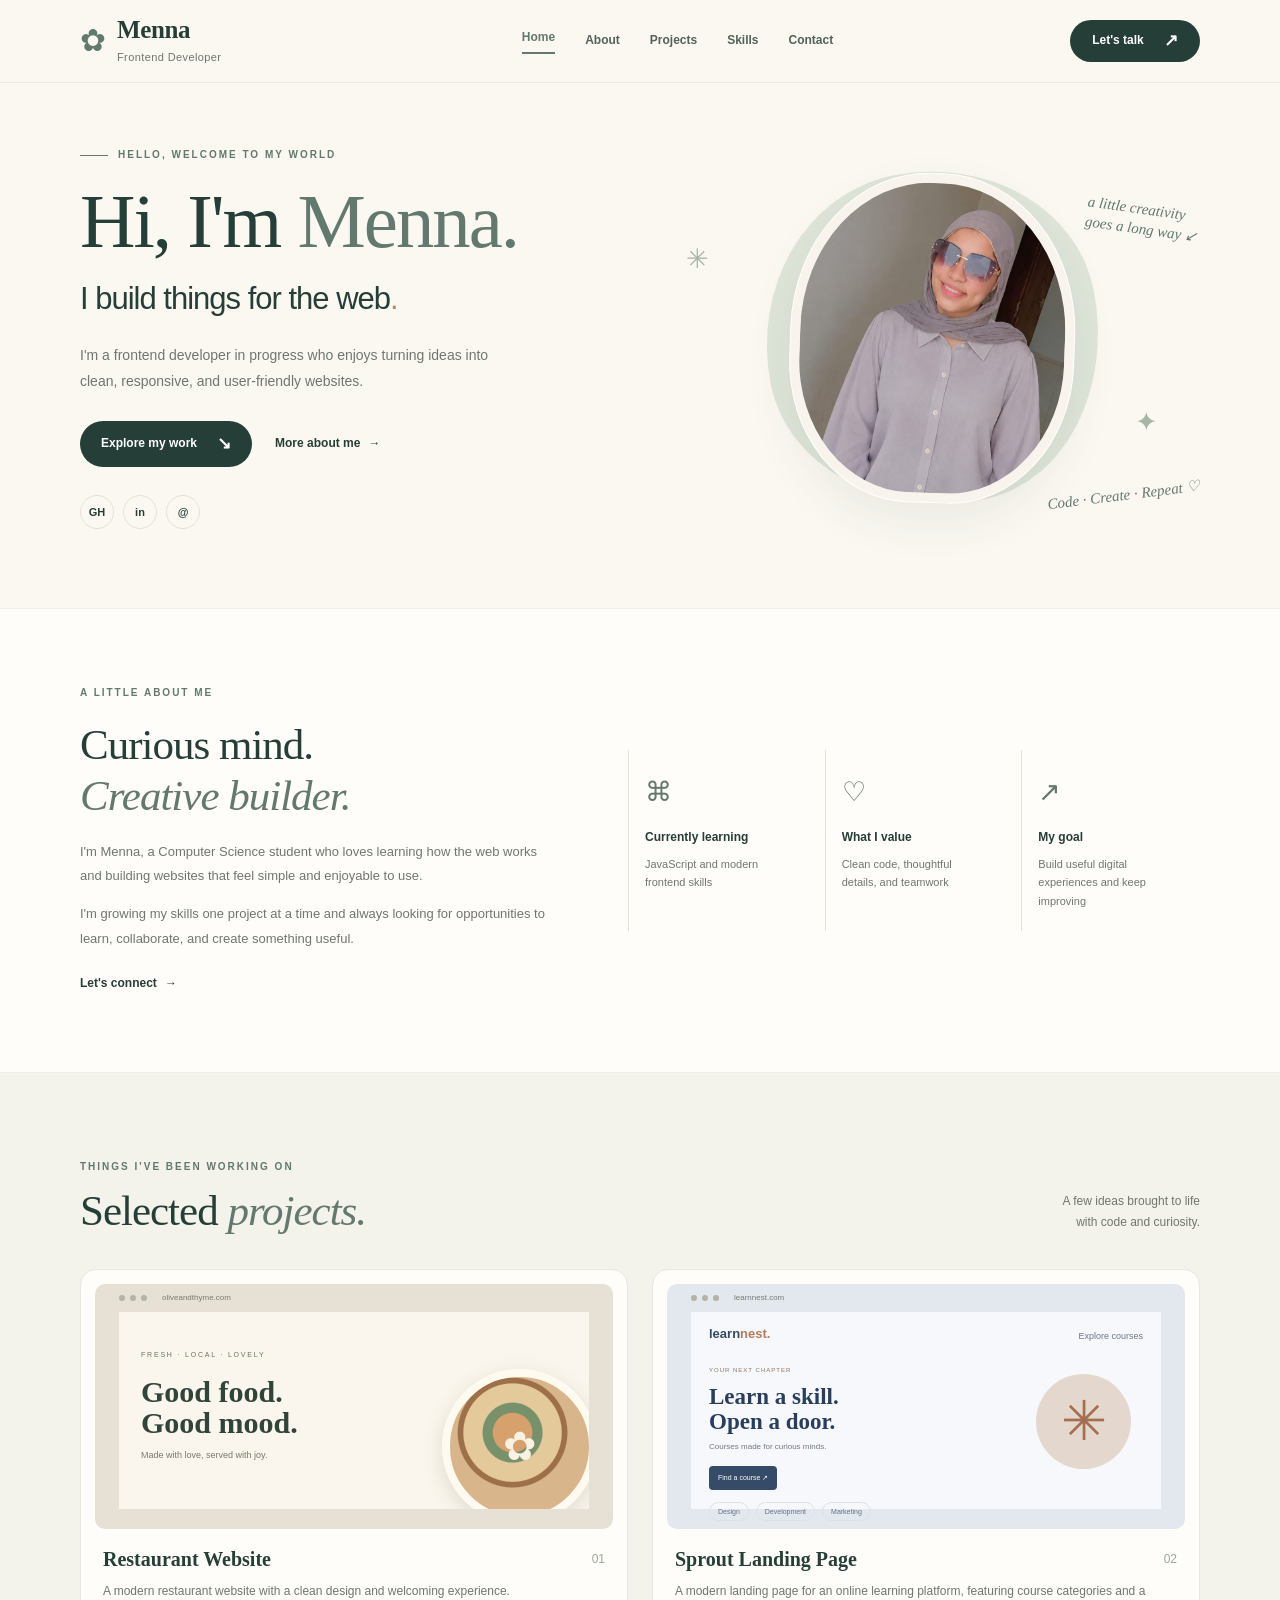
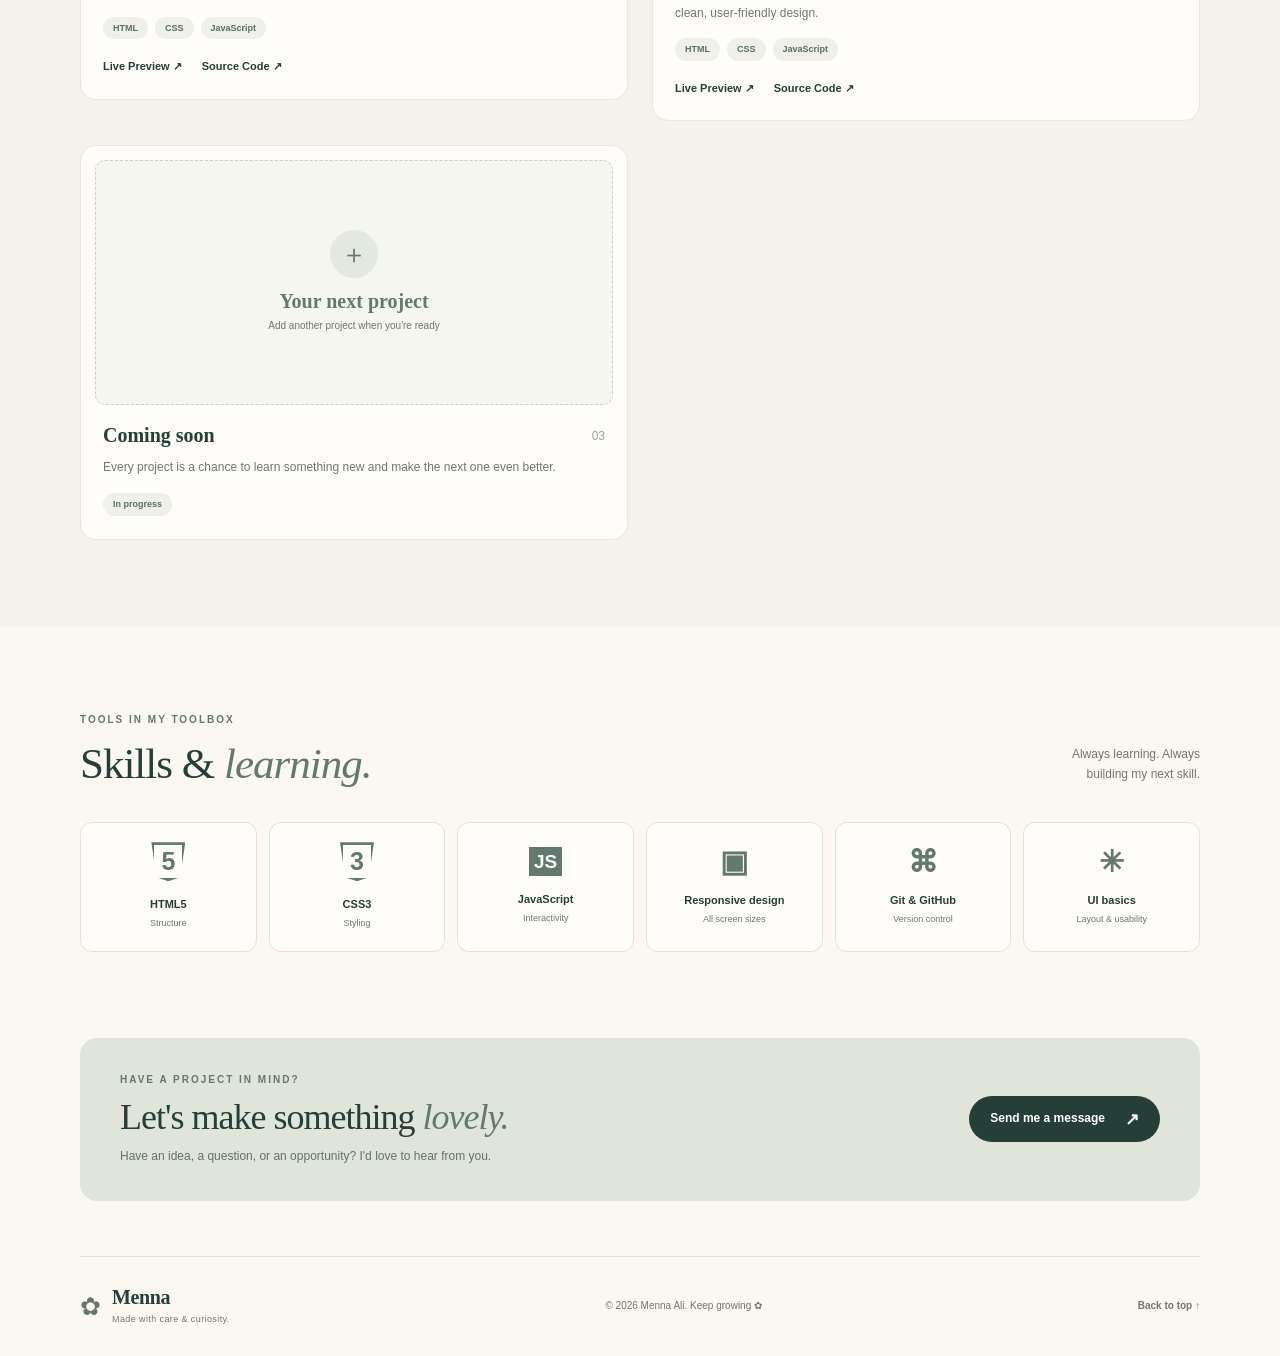
==== commit 16a601e8: "Update portfolio design and projects" ====
--- a/index.html
+++ b/index.html
@@ -1,290 +1,240 @@
-
 <!DOCTYPE html>
 <html lang="en">
 <head>
-    <meta charset="UTF-8">
-    <meta name="viewport" content="width=device-width, initial-scale=1.0">
-
-    <title>Menna Ali | Frontend Developer</title>
-
-    <meta name="description"
-          content="Menna Ali's personal portfolio and web development projects.">
-
-    <link rel="stylesheet" href="style.css">
+  <meta charset="UTF-8" />
+  <meta name="viewport" content="width=device-width, initial-scale=1.0" />
+  <meta name="description" content="Menna Ali — Frontend Developer portfolio." />
+  <title>Menna Ali | Frontend Developer</title>
+  <link rel="preconnect" href="https://fonts.googleapis.com">
+  <link rel="preconnect" href="https://fonts.gstatic.com" crossorigin>
+  <link href="https://fonts.googleapis.com/css2?family=DM+Sans:wght@400;500;600;700&family=Playfair+Display:wght@500;600;700&display=swap" rel="stylesheet">
+  <link rel="stylesheet" href="style.css" />
 </head>
-
 <body>
-
-    <!-- Navbar -->
-    <header class="header">
-        <nav class="navbar">
-            <a href="#home" class="logo">Menna<span>.</span></a>
-
-            <button class="menu-toggle" id="menu-toggle"
-                    aria-label="Toggle navigation"
-                    aria-expanded="false">
-                ☰
-            </button>
-
-            <ul class="nav-links" id="nav-links">
-                <li><a href="#home">Home</a></li>
-                <li><a href="#about">About</a></li>
-                <li><a href="#skills">Skills</a></li>
-                <li><a href="#projects">Projects</a></li>
-                <li><a href="#contact">Contact</a></li>
-            </ul>
-
-            <button class="theme-toggle" id="theme-toggle"
-                    aria-label="Toggle dark mode">
-                🌙
-            </button>
-        </nav>
-    </header>
-
-    <main>
-
-        <!-- Hero -->
-        <section class="hero section" id="home">
-            <div class="hero-content reveal">
-                <p class="eyebrow">HELLO, I'M</p>
-
-                <h1>Menna Ali</h1>
-
-                <h2>Frontend Developer <span>&</span> CS Student</h2>
-
-                <p class="hero-description">
-                    I build responsive and user-friendly websites using
-                    HTML, CSS, and JavaScript. I'm always learning and
-                    working to improve my development skills.
-                </p>
-
-                <div class="hero-buttons">
-                    <a href="#projects" class="btn btn-primary">
-                        View My Projects
-                    </a>
-
-                    <a href="#contact" class="btn btn-secondary">
-                        Contact Me
-                    </a>
+  <header class="site-header">
+    <nav class="nav container">
+      <a class="brand" href="#home" aria-label="Menna home">
+        <span class="brand-mark">✿</span>
+        <span><strong>Menna</strong><small>Frontend Developer</small></span>
+      </a>
+      <button class="menu-toggle" id="menuToggle" aria-label="Open navigation" aria-expanded="false">☰</button>
+      <div class="nav-links" id="navLinks">
+        <a class="active" href="#home">Home</a><a href="#about">About</a><a href="#projects">Projects</a><a href="#skills">Skills</a><a href="#contact">Contact</a>
+      </div>
+      <a class="button button-dark nav-button" href="#contact">Let's talk <span>↗</span></a>
+    </nav>
+  </header>
+
+  <main>
+    <section class="hero container" id="home">
+      <div class="hero-copy reveal">
+        <p class="eyebrow"><span class="eyebrow-line"></span> HELLO, WELCOME TO MY WORLD</p>
+        <h1>Hi, I'm <span>Menna.</span></h1>
+        <h2>I build things for the web<span class="dot">.</span></h2>
+        <p class="hero-text">I'm a frontend developer in progress who enjoys turning ideas into clean, responsive, and user-friendly websites.</p>
+        <div class="hero-actions">
+          <a class="button button-dark" href="#projects">Explore my work <span>↘</span></a>
+          <a class="text-link" href="#about">More about me <span>→</span></a>
+        </div>
+       
+<div class="socials">
+    <a href="https://github.com/mennadev1"
+       target="_blank"
+       rel="noopener noreferrer"
+       aria-label="GitHub">GH</a>
+
+    <a href="https://www.linkedin.com/in/menna-ali-99b375332/"
+       target="_blank"
+       rel="noopener noreferrer"
+       aria-label="LinkedIn">in</a>
+
+    <a href="mailto:menna2288ali@gmail.com"
+       aria-label="Email">@</a>
+</div>
+
+      </div>
+      <div class="hero-visual reveal">
+        <div class="sun-shape"></div>
+        <div class="photo-frame">
+          
+          <img src="my-photo.jpeg" alt="Menna's portrait" onerror="this.style.display='none'; this.nextElementSibling.style.display='flex';">
+          <div class="photo-placeholder"><span class="camera-icon">＋</span><strong>Your photo goes here</strong><small>Add a file named <b>my-photo.jpg</b></small></div>
+        </div>
+        <span class="hand-note note-top">a little creativity<br> goes a long way ↙</span>
+        <span class="hand-note note-bottom">Code · Create · Repeat ♡</span>
+        <span class="sparkle sparkle-one">✳</span><span class="sparkle sparkle-two">✦</span>
+      </div>
+    </section>
+
+    <section class="about-section" id="about">
+      <div class="container about-grid">
+        <div class="about-copy reveal">
+          <p class="eyebrow">A LITTLE ABOUT ME</p>
+          <h2>Curious mind.<br><span>Creative builder.</span></h2>
+          <p>I'm Menna, a Computer Science student who loves learning how the web works and building websites that feel simple and enjoyable to use.</p>
+          <p>I'm growing my skills one project at a time and always looking for opportunities to learn, collaborate, and create something useful.</p>
+          <a class="text-link" href="#contact">Let's connect <span>→</span></a>
+        </div>
+        <div class="about-cards reveal">
+          <article class="mini-card"><span class="mini-icon">⌘</span><h3>Currently learning</h3><p>JavaScript and modern frontend skills</p></article>
+          <article class="mini-card"><span class="mini-icon">♡</span><h3>What I value</h3><p>Clean code, thoughtful details, and teamwork</p></article>
+          <article class="mini-card"><span class="mini-icon">↗</span><h3>My goal</h3><p>Build useful digital experiences and keep improving</p></article>
+        </div>
+      </div>
+    </section>
+
+    <section class="projects-section section-pad" id="projects">
+      <div class="container">
+        <div class="section-heading reveal"><div><p class="eyebrow">THINGS I'VE BEEN WORKING ON</p><h2>Selected <span>projects.</span></h2></div><p class="heading-note">A few ideas brought to life<br>with code and curiosity.</p></div>
+        <div class="project-grid">
+
+    <!-- Project 01: Restaurant -->
+    <article class="project-card reveal">
+        <div class="project-preview restaurant-preview">
+            <div class="mock-browser">
+                <span></span><span></span><span></span>
+                <small>oliveandthyme.com</small>
+            </div>
+            <div class="restaurant-art">
+                <span class="tiny-label">FRESH · LOCAL · LOVELY</span>
+                <strong>Good food.<br>Good mood.</strong>
+                <p>Made with love, served with joy.</p>
+                <span class="food-circle">✿</span>
+            </div>
+        </div>
+
+        <div class="project-info">
+            <div class="project-title-row">
+                <h3>Restaurant Website</h3>
+                <span class="project-number">01</span>
+            </div>
+
+            <p>A modern restaurant website with a clean design and welcoming experience.</p>
+
+            <div class="tags">
+                <span>HTML</span>
+                <span>CSS</span>
+                <span>JavaScript</span>
+            </div>
+
+            <div class="project-links">
+                <a href="https://mennadev1.github.io/restaurant-website/"
+                   target="_blank" rel="noopener noreferrer" class="text-link">
+                    Live Preview ↗
+                </a>
+
+                <a href="https://github.com/mennadev1/restaurant-website"
+                   target="_blank" rel="noopener noreferrer" class="text-link">
+                    Source Code ↗
+                </a>
+            </div>
+        </div>
+    </article>
+
+    <!-- Project 02: Sprout -->
+    <article class="project-card reveal">
+        <div class="project-preview courses-preview">
+            <div class="mock-browser">
+                <span></span><span></span><span></span>
+                <small>learnnest.com</small>
+            </div>
+
+            <div class="courses-art">
+                <div class="course-nav">
+                    learn<span>nest.</span>
+                    <small>Explore courses</small>
                 </div>
-            </div>
-
-            <div class="hero-decoration reveal" aria-hidden="true">
-                <div class="code-card">
-                    <span class="code-dot"></span>
-                    <span class="code-dot"></span>
-                    <span class="code-dot"></span>
-
-                    <p><span>const</span> developer = {</p>
-                    <p class="code-indent">name: "Menna",</p>
-                    <p class="code-indent">role: "Frontend Developer",</p>
-                    <p class="code-indent">learning: true</p>
-                    <p>};</p>
+
+                <div class="course-hero">
+                    <div>
+                        <small>YOUR NEXT CHAPTER</small>
+                        <strong>Learn a skill.<br>Open a door.</strong>
+                        <p>Courses made for curious minds.</p>
+                        <span class="fake-button">Find a course ↗</span>
+                    </div>
+                    <div class="course-orbit">✳</div>
                 </div>
-            </div>
-        </section>
-
-        <!-- About -->
-        <section class="section about" id="about">
-            <div class="section-heading reveal">
-                <p class="eyebrow">GET TO KNOW ME</p>
-                <h2>About <span>Me</span></h2>
-            </div>
-
-            <div class="about-content reveal">
-                <p>
-                    I'm a Computer Science student at the Faculty of
-                    Computers and Information, Suez Canal University.
-                    I'm interested in frontend development and enjoy
-                    turning ideas into clean, responsive websites.
-                </p>
-
-                <p>
-                    I'm currently building my skills through practical
-                    projects and continuous learning. My goal is to
-                    gain real-world experience and grow as a developer.
-                </p>
-            </div>
-        </section>
-
-        <!-- Skills -->
-        <section class="section skills" id="skills">
-            <div class="section-heading reveal">
-                <p class="eyebrow">WHAT I WORK WITH</p>
-                <h2>My <span>Skills</span></h2>
-            </div>
-
-            <div class="skills-grid reveal">
-                <div class="skill-card">
-                    <span class="skill-icon">🌐</span>
-                    <h3>HTML</h3>
-                    <p>Semantic page structure</p>
+
+                <div class="course-pills">
+                    <span>Design</span>
+                    <span>Development</span>
+                    <span>Marketing</span>
                 </div>
-
-                <div class="skill-card">
-                    <span class="skill-icon">🎨</span>
-                    <h3>CSS</h3>
-                    <p>Styling and responsive layouts</p>
-                </div>
-
-                <div class="skill-card">
-                    <span class="skill-icon">⚡</span>
-                    <h3>JavaScript</h3>
-                    <p>Interactive web experiences</p>
-                </div>
-
-                <div class="skill-card">
-                    <span class="skill-icon">🔧</span>
-                    <h3>Git & GitHub</h3>
-                    <p>Version control and hosting</p>
-                </div>
-            </div>
-        </section>
-
-        <!-- Projects -->
-        <section class="section projects" id="projects">
-            <div class="section-heading reveal">
-                <p class="eyebrow">SOME OF MY WORK</p>
-                <h2>My <span>Projects</span></h2>
-
-                <p class="section-description">
-                    Here are some projects I've worked on while learning
-                    frontend development.
-                </p>
-            </div>
-
-            <div class="projects-grid">
-
-                <!-- Restaurant Project -->
-                <article class="project reveal">
-                    <div class="project-number">01</div>
-
-                    <div class="project-info">
-                        <p class="project-type">WEB DEVELOPMENT</p>
-                        <h3>Restaurant Website</h3>
-
-                        <p>
-                            A restaurant website built with HTML and CSS,
-                            focusing on layout, design, and responsive
-                            presentation.
-                        </p>
-
-                        <div class="project-tech">
-                            <span>HTML</span>
-                            <span>CSS</span>
-                        </div>
-
-                        <div class="project-links">
-                            <a class="project-link"
-                               href="https://mennadev1.github.io/restaurant-website/"
-                               target="_blank"
-                               rel="noopener noreferrer">
-                                Live Demo ↗
-                            </a>
-
-                            <a class="project-link"
-                               href="https://github.com/mennadev1/restaurant-website"
-                               target="_blank"
-                               rel="noopener noreferrer">
-                                Source Code ↗
-                            </a>
-                        </div>
-                    </div>
-                </article>
-
-                <!-- Portfolio Project -->
-                <article class="project reveal">
-                    <div class="project-number">02</div>
-
-                    <div class="project-info">
-                        <p class="project-type">PERSONAL WEBSITE</p>
-                        <h3>Personal Portfolio</h3>
-
-                        <p>
-                            My personal portfolio showcasing my skills,
-                            projects, and progress as a frontend developer.
-                        </p>
-
-                        <div class="project-tech">
-                            <span>HTML</span>
-                            <span>CSS</span>
-                            <span>JavaScript</span>
-                        </div>
-
-                        <div class="project-links">
-                            <a class="project-link"
-                               href="https://mennadev1.github.io/menna-portfolio/"
-                               target="_blank"
-                               rel="noopener noreferrer">
-                                Live Demo ↗
-                            </a>
-
-                            <a class="project-link"
-                               href="https://github.com/mennadev1/menna-portfolio"
-                               target="_blank"
-                               rel="noopener noreferrer">
-                                Source Code ↗
-                            </a>
-                        </div>
-                    </div>
-                </article>
-
-                <!-- Upcoming Project -->
-                <article class="project reveal">
-                    <div class="project-number">03</div>
-
-                    <div class="project-info">
-                        <p class="project-type">COMING SOON</p>
-                        <h3>Product Showcase</h3>
-
-                        <p>
-                            An upcoming project to practice product
-                            presentation, responsive design, and
-                            JavaScript interactions.
-                        </p>
-
-                        <div class="project-tech">
-                            <span>HTML</span>
-                            <span>CSS</span>
-                            <span>JavaScript</span>
-                        </div>
-
-                        <span class="coming-soon">In Progress</span>
-                    </div>
-                </article>
-
-            </div>
-        </section>
-
-        <!-- Contact -->
-        <section class="section contact" id="contact">
-            <div class="contact-box reveal">
-                <p class="eyebrow">LET'S CONNECT</p>
-
-                <h2>Let's Build Something <span>Great</span></h2>
-
-                <p>
-                    I'm open to learning opportunities, collaboration,
-                    and connecting with other developers.
-                </p>
-
-                <a href="https://github.com/mennadev1"
-                   class="btn btn-primary"
-                   target="_blank"
-                   rel="noopener noreferrer">
-                    Find Me on GitHub ↗
-                </a>
-            </div>
-        </section>
-
-    </main>
-
-    <!-- Footer -->
-    <footer class="footer">
-        <p>© 2026 Menna Ali. Built with HTML, CSS & JavaScript.</p>
-        <a href="#home" class="back-to-top">Back to top ↑</a>
-    </footer>
-
-    <script src="script.js"></script>
+            </div>
+        </div>
+
+        <div class="project-info">
+            <div class="project-title-row">
+                <h3>Sprout Landing Page</h3>
+                <span class="project-number">02</span>
+            </div>
+
+            <p>A modern landing page for an online learning platform, featuring course categories and a clean, user-friendly design.</p>
+
+            <div class="tags">
+                <span>HTML</span>
+                <span>CSS</span>
+                <span>JavaScript</span>
+            </div>
+
+            <div class="project-links">
+                <a href="https://mennadev1.github.io/sprout-landing-page/sprout/"
+                   target="_blank" rel="noopener noreferrer" class="text-link">
+                    Live Preview ↗
+                </a>
+
+                <a href="https://github.com/mennadev1/sprout-landing-page"
+                   target="_blank" rel="noopener noreferrer" class="text-link">
+                    Source Code ↗
+                </a>
+            </div>
+        </div>
+    </article>
+
+    <!-- Project 03: Coming Soon -->
+    <article class="project-card project-card-placeholder reveal">
+        <div class="add-project">
+            <span>＋</span>
+            <strong>Your next project</strong>
+            <small>Add another project when you're ready</small>
+        </div>
+
+        <div class="project-info">
+            <div class="project-title-row">
+                <h3>Coming soon</h3>
+                <span class="project-number">03</span>
+            </div>
+            <p>Every project is a chance to learn something new and make the next one even better.</p>
+            <div class="tags">
+                <span>In progress</span>
+            </div>
+        </div>
+    </article>
+
+</div>
+      </div>
+    </section>
+
+    <section class="skills-section section-pad" id="skills">
+      <div class="container">
+        <div class="section-heading reveal"><div><p class="eyebrow">TOOLS IN MY TOOLBOX</p><h2>Skills & <span>learning.</span></h2></div><p class="heading-note">Always learning. Always<br>building my next skill.</p></div>
+        <div class="skills-grid reveal">
+          <div class="skill"><span class="skill-symbol html-symbol">5</span><strong>HTML5</strong><small>Structure</small></div>
+          <div class="skill"><span class="skill-symbol css-symbol">3</span><strong>CSS3</strong><small>Styling</small></div>
+          <div class="skill"><span class="skill-symbol js-symbol">JS</span><strong>JavaScript</strong><small>Interactivity</small></div>
+          <div class="skill"><span class="skill-symbol">▣</span><strong>Responsive design</strong><small>All screen sizes</small></div>
+          <div class="skill"><span class="skill-symbol">⌘</span><strong>Git & GitHub</strong><small>Version control</small></div>
+          <div class="skill"><span class="skill-symbol">✳</span><strong>UI basics</strong><small>Layout & usability</small></div>
+        </div>
+      </div>
+    </section>
+
+    <section class="contact-section container" id="contact">
+      <div class="contact-box reveal"><div><p class="eyebrow">HAVE A PROJECT IN MIND?</p><h2>Let's make something <span>lovely.</span></h2><p>Have an idea, a question, or an opportunity? I'd love to hear from you.</p></div><a class="button button-dark" href="mailto:menna@example.com">Send me a message <span>↗</span></a></div>
+    </section>
+  </main>
+
+  <footer class="footer container"><a class="brand footer-brand" href="#home"><span class="brand-mark">✿</span><span><strong>Menna</strong><small>Made with care & curiosity.</small></span></a><p>© <span id="year"></span> Menna Ali. Keep growing ✿</p><a class="back-top" href="#home">Back to top ↑</a></footer>
+  <script src="script.js"></script>
 </body>
 </html>
--- a/style.css
+++ b/style.css
@@ -1,560 +1,162 @@
-
-/* General */
-:root {
-    --bg: #f8f7fc;
-    --surface: #ffffff;
-    --text: #242238;
-    --muted: #77758a;
-    --primary: #7656d6;
-    --primary-dark: #6041bf;
-    --border: #e8e4f1;
-    --shadow: 0 10px 35px rgba(44, 30, 80, 0.07);
+ :root {
+  --paper: #fbf8f2;
+  --paper-deep: #f2eee5;
+  --sage: #dfe5d9;
+  --sage-dark: #63786e;
+  --ink: #263e38;
+  --muted: #6f7770;
+  --line: #e6e1d7;
+  --white: #fffdf9;
+  --serif: "Playfair Display", Georgia, serif;
+  --sans: "DM Sans", Arial, sans-serif;
+}
+* { box-sizing: border-box; }
+html { scroll-behavior: smooth; scroll-padding-top: 90px; }
+body { margin: 0; color: var(--ink); background: var(--paper); font-family: var(--sans); line-height: 1.65; }
+a { color: inherit; text-decoration: none; }
+button { font: inherit; }
+.container { width: min(1120px, calc(100% - 48px)); margin: 0 auto; }
+.site-header { position: sticky; top: 0; z-index: 20; background: rgba(251,248,242,.92); backdrop-filter: blur(16px); border-bottom: 1px solid rgba(230,225,215,.6); }
+.nav { height: 82px; display: flex; align-items: center; justify-content: space-between; gap: 24px; }
+.brand { display: inline-flex; align-items: center; gap: 11px; min-width: 205px; }
+.brand-mark { font-size: 31px; line-height: 1; color: var(--sage-dark); }
+.brand strong { display: block; font: 600 25px/1.1 var(--serif); letter-spacing: -.4px; }
+.brand small { display: block; margin-top: 4px; font-size: 11px; letter-spacing: .4px; color: var(--muted); }
+.nav-links { display: flex; align-items: center; gap: 30px; }
+.nav-links a { font-size: 12px; font-weight: 600; color: #53625b; transition: color .2s; }
+.nav-links a:hover, .nav-links a.active { color: var(--sage-dark); }
+.nav-links a.active::after { content: ""; display: block; height: 2px; background: var(--sage-dark); margin-top: 5px; }
+.button { display: inline-flex; align-items: center; justify-content: center; gap: 20px; border-radius: 100px; padding: 13px 21px; font-size: 12px; font-weight: 700; transition: transform .2s, box-shadow .2s; border: 0; cursor: pointer; }
+.button:hover { transform: translateY(-3px); box-shadow: 0 8px 22px #263e381c; }
+.button-dark { background: var(--ink); color: white; }
+.button span { font-size: 17px; line-height: 1; }
+.nav-button { padding: 11px 17px; min-width: 130px; }
+.menu-toggle { display: none; border: 0; background: transparent; color: var(--ink); font-size: 24px; cursor: pointer; }
+.hero { min-height: 525px; display: grid; grid-template-columns: 1.02fr .98fr; align-items: center; gap: 30px; padding-top: 40px; padding-bottom: 55px; }
+.eyebrow { display: flex; align-items: center; gap: 10px; color: var(--sage-dark); font-size: 10px; font-weight: 700; letter-spacing: 2px; margin: 0 0 17px; }
+.eyebrow-line { width: 28px; height: 1px; background: var(--sage-dark); }
+.hero h1 { margin: 0; font: 500 clamp(54px, 6vw, 78px)/1.08 var(--serif); letter-spacing: -2px; }
+.hero h1 span { color: var(--sage-dark); }
+.hero h2 { margin: 9px 0 18px; font-size: clamp(22px, 2.6vw, 31px); font-weight: 500; letter-spacing: -1px; }
+.dot { color: #b58d69; }
+.hero-text { max-width: 440px; color: var(--muted); font-size: 14px; line-height: 1.9; }
+.hero-actions { display: flex; align-items: center; gap: 23px; flex-wrap: wrap; margin-top: 26px; }
+.text-link { display: inline-flex; align-items: center; gap: 8px; font-size: 12px; font-weight: 700; color: var(--ink); }
+.text-link span { transition: transform .2s; }
+.text-link:hover span { transform: translateX(4px); }
+.socials { display: flex; gap: 9px; margin-top: 28px; }
+.socials a { width: 34px; height: 34px; border: 1px solid var(--line); border-radius: 50%; display: grid; place-items: center; font-size: 11px; font-weight: 700; transition: .2s; }
+.socials a:hover { background: var(--sage); transform: translateY(-3px); }
+.hero-visual { min-height: 390px; position: relative; display: grid; place-items: center; }
+.sun-shape { position: absolute; width: 335px; height: 335px; background: var(--sage); border-radius: 48% 52% 44% 56% / 54% 45% 55% 46%; transform: rotate(-11deg); }
+.photo-frame { position: relative; width: 285px; height: 330px; padding: 9px; border: 1px solid #fff; background: #f8f4ed; border-radius: 48% 48% 43% 43%; box-shadow: 0 18px 45px #263e3814; transform: rotate(2deg); overflow: hidden; }
+.photo-frame img { width: 100%; height: 100%; object-fit: cover; border-radius: inherit; }
+.photo-placeholder { position: absolute; inset: 9px; border-radius: inherit; background: linear-gradient(145deg,#e9e4da,#d7ded3); display: none; flex-direction: column; align-items: center; justify-content: center; text-align: center; color: var(--ink); }
+.camera-icon { display: grid; place-items: center; width: 54px; height: 54px; border: 1px solid #7d8e83; border-radius: 50%; font-size: 31px; margin-bottom: 15px; }
+.photo-placeholder strong { font: 600 19px var(--serif); }
+.photo-placeholder small { font-size: 10px; color: var(--muted); margin-top: 8px; }
+.hand-note { position: absolute; font: italic 15px var(--serif); line-height: 1.35; color: var(--sage-dark); }
+.note-top { top: 56px; right: 0; transform: rotate(8deg); }
+.note-bottom { bottom: 28px; right: 0; transform: rotate(-7deg); }
+.sparkle { position: absolute; color: #a9b6a7; font-size: 27px; }
+.sparkle-one { left: 20px; top: 94px; }.sparkle-two { right: 42px; bottom: 88px; }
+.about-section { background: var(--white); border-top: 1px solid #f2eee6; border-bottom: 1px solid #f2eee6; padding: 76px 0; }
+.about-grid { display: grid; grid-template-columns: .9fr 1.1fr; gap: 80px; align-items: center; }
+.about-copy h2, .section-heading h2, .contact-box h2 { font: 500 clamp(31px, 4vw, 43px)/1.2 var(--serif); letter-spacing: -1px; margin: 0 0 18px; }
+.about-copy h2 span, .section-heading h2 span, .contact-box h2 span { color: var(--sage-dark); font-style: italic; }
+.about-copy > p:not(.eyebrow) { color: var(--muted); font-size: 13px; line-height: 1.9; }
+.about-copy .text-link { margin-top: 10px; }
+.about-cards { display: grid; grid-template-columns: repeat(3,1fr); gap: 18px; }
+.mini-card { padding: 20px 16px; border-left: 1px solid var(--line); }
+.mini-icon { display: block; font-size: 27px; color: var(--sage-dark); margin-bottom: 13px; }
+.mini-card h3 { font-size: 12px; margin: 0 0 7px; }
+.mini-card p { font-size: 11px; line-height: 1.7; color: var(--muted); margin: 0; }
+.section-pad { padding: 86px 0; }
+.projects-section { background: #f3f2eb; }
+.section-heading { display: flex; justify-content: space-between; align-items: end; gap: 20px; margin-bottom: 32px; }
+.section-heading .eyebrow { margin-bottom: 10px; }
+.section-heading h2 { margin: 0; }
+.heading-note { font-size: 12px; color: var(--muted); line-height: 1.7; text-align: right; margin: 0 0 5px; }
+.project-card { background: var(--white); border: 1px solid #eae6dd; border-radius: 16px; overflow: hidden; transition: transform .25s, box-shadow .25s; }
+.project-card:hover { transform: translateY(-5px); box-shadow: 0 16px 35px #263e3810; }
+.project-preview { height: 245px; margin: 14px 14px 0; border-radius: 10px; overflow: hidden; position: relative; }
+.restaurant-preview { background: #e7e1d5; padding: 0 24px 20px; }
+.mock-browser { height: 28px; display: flex; align-items: center; gap: 5px; }
+.mock-browser > span { width: 6px; height: 6px; border-radius: 50%; background: #b4b3a7; }
+.mock-browser small { margin-left: 10px; color: #787c71; font-size: 8px; }
+.restaurant-art { height: 197px; background: #faf6ed; padding: 27px 22px; position: relative; overflow: hidden; }
+.tiny-label { font-size: 7px; letter-spacing: 1.8px; color: #65765c; }
+.restaurant-art strong { display: block; margin-top: 12px; font: 600 30px/1.03 var(--serif); color: #304439; }
+.restaurant-art p { font-size: 9px; color: #77786a; }
+.food-circle { position: absolute; width: 155px; height: 155px; border-radius: 50%; background: radial-gradient(circle at 45% 40%,#d7a16d 0 17%,#78916a 18% 26%,#e4c99b 27% 43%,#9e7049 44% 48%,#d8b58b 49%); right: -8px; bottom: -15px; display: grid; place-items: center; color: #f8f1e4; font-size: 40px; border: 8px solid #fffaf0; box-shadow: 0 6px 20px #5a473126; }
+.courses-preview { background: #e2e8ee; padding: 0 24px 20px; }
+.courses-art { height: 197px; background: #f7f8fb; padding: 14px 18px; }
+.course-nav { font: 700 13px var(--sans); color: #344a67; }
+.course-nav span { color: #b17c5c; }.course-nav small { float: right; font: 9px var(--sans); color: #68778c; margin-top: 5px; }
+.course-hero { margin-top: 13px; display: flex; justify-content: space-between; align-items: center; }
+.course-hero > div:first-child { z-index: 1; }
+.course-hero small { font-size: 6px; letter-spacing: 1px; color: #8a715f; }
+.course-hero strong { display: block; font: 600 23px/1.08 var(--serif); color: #293e5c; margin: 5px 0; }
+.course-hero p { font-size: 8px; color: #6f7887; margin: 0 0 9px; }
+.fake-button { display: inline-block; background: #354b68; color: white; padding: 6px 9px; border-radius: 4px; font-size: 7px; }
+.course-orbit { width: 95px; height: 95px; border-radius: 50%; background: #e4d8ce; color: #a46e50; display: grid; place-items: center; font-size: 55px; margin-right: 12px; }
+.course-pills { display: flex; gap: 7px; margin-top: 12px; }
+.course-pills span { border: 1px solid #dce1e8; border-radius: 20px; padding: 3px 8px; color: #647187; font-size: 7px; }
+.project-info { padding: 19px 22px 23px; }
+.project-title-row { display: flex; justify-content: space-between; align-items: center; gap: 12px; }
+.project-title-row h3 { margin: 0; font: 600 20px var(--serif); }
+.project-number { color: #9ba89b; font: 500 12px var(--sans); }
+.project-info > p { color: var(--muted); font-size: 12px; line-height: 1.8; margin: 10px 0 14px; }
+.tags { display: flex; gap: 7px; flex-wrap: wrap; }
+.tags span { background: #eef0e9; border-radius: 20px; padding: 4px 10px; color: #5c6e61; font-size: 9px; font-weight: 600; }
+.project-links { display: flex; gap: 20px; margin-top: 18px; }
+.project-links .text-link { font-size: 11px; }
+.project-card-placeholder { display: flex; flex-direction: column; justify-content: stretch; }
+.add-project { min-height: 245px; margin: 14px 14px 0; border: 1px dashed #c8d0c4; border-radius: 10px; display: flex; flex-direction: column; align-items: center; justify-content: center; background: #f5f6ef; color: var(--sage-dark); }
+.add-project > span { display: grid; place-items: center; width: 48px; height: 48px; border-radius: 50%; background: #e4e9df; font-size: 26px; margin-bottom: 12px; }
+.add-project strong { font: 600 20px var(--serif); }
+.add-project small { color: var(--muted); font-size: 10px; margin-top: 5px; }
+.skills-section { background: var(--paper); }
+.skills-grid { display: grid; grid-template-columns: repeat(6,1fr); gap: 12px; }
+.skill { border: 1px solid var(--line); border-radius: 12px; min-height: 130px; display: flex; flex-direction: column; align-items: center; justify-content: center; padding: 15px 7px; background: #fffdf9; transition: transform .2s, background .2s; text-align: center; }
+.skill:hover { transform: translateY(-4px); background: #f0f2e9; }
+.skill-symbol { color: var(--sage-dark); font-size: 30px; line-height: 1; font-weight: 700; margin-bottom: 14px; }
+.html-symbol, .css-symbol { font: 700 25px var(--sans); border: 3px solid var(--sage-dark); padding: 2px 7px; clip-path: polygon(0 0,100% 0,85% 90%,50% 100%,15% 90%); }
+.js-symbol { background: var(--sage-dark); color: white; padding: 5px; font-size: 19px; }
+.skill strong { font-size: 11px; }.skill small { font-size: 9px; color: var(--muted); margin-top: 3px; }
+.contact-section { padding-top: 0; padding-bottom: 55px; }
+.contact-box { padding: 34px 40px; border-radius: 17px; background: var(--sage); display: flex; align-items: center; justify-content: space-between; gap: 25px; }
+.contact-box .eyebrow { margin-bottom: 8px; }.contact-box h2 { font-size: clamp(27px,3vw,36px); margin-bottom: 8px; }.contact-box > div > p:last-child { margin: 0; color: #637168; font-size: 12px; }
+.footer { min-height: 100px; display: flex; align-items: center; justify-content: space-between; gap: 20px; border-top: 1px solid var(--line); }
+.footer-brand { min-width: auto; }.footer-brand .brand-mark { font-size: 25px; }.footer-brand strong { font-size: 20px; }.footer-brand small { font-size: 9px; }
+.footer p, .back-top { font-size: 10px; color: var(--muted); }.back-top { font-weight: 700; }
+.reveal { opacity: 0; transform: translateY(18px); transition: opacity .65s ease, transform .65s ease; }.reveal.visible { opacity: 1; transform: translateY(0); }
+@media (prefers-reduced-motion: reduce) { *,*::before,*::after { scroll-behavior: auto !important; transition-duration: .01ms !important; } .reveal { opacity: 1; transform: none; } }
+@media (max-width: 900px) {
+  .nav-links { gap: 17px; }.brand { min-width: auto; }.hero { min-height: 480px; }.sun-shape { width: 290px; height: 290px; }.photo-frame { width: 245px; height: 290px; }.note-top { right: -8px; }.note-bottom { right: -3px; }.about-grid { gap: 35px; }.about-cards { gap: 8px; }.mini-card { padding: 15px 10px; }.skills-grid { grid-template-columns: repeat(3,1fr); }
+}
+@media (max-width: 680px) {
+  .container { width: min(100% - 32px, 520px); }.nav { height: 72px; gap: 12px; }.brand strong { font-size: 22px; }.brand small { font-size: 9px; }.menu-toggle { display: block; margin-left: auto; }.nav-button { display: none; }
+  .nav-links { display: none; position: absolute; top: 71px; left: 16px; right: 16px; background: var(--white); border: 1px solid var(--line); border-radius: 14px; padding: 16px; box-shadow: 0 15px 30px #263e3812; flex-direction: column; align-items: stretch; gap: 0; }.nav-links.open { display: flex; }.nav-links a { padding: 11px 8px; }.nav-links a.active::after { display: none; }
+  .hero { grid-template-columns: 1fr; padding-top: 54px; gap: 15px; }.hero-copy { order: 1; }.hero-visual { order: 0; min-height: 310px; }.sun-shape { width: 255px; height: 255px; }.photo-frame { width: 210px; height: 260px; }.note-top { top: 18px; right: 0; font-size: 12px; }.note-bottom { bottom: 4px; right: 4px; font-size: 12px; }.sparkle-one { left: 12px; top: 68px; }.hero h1 { font-size: 58px; }.hero h2 { font-size: 25px; }.hero-text { font-size: 13px; }
+  .about-section, .section-pad { padding: 60px 0; }.about-grid { grid-template-columns: 1fr; gap: 35px; }.about-cards { grid-template-columns: 1fr; gap: 10px; }.mini-card { border-left: 2px solid var(--sage); padding: 8px 15px; }.mini-icon { margin-bottom: 4px; }.mini-card h3 { margin-bottom: 2px; }
+  .section-heading { align-items: start; flex-direction: column; margin-bottom: 25px; }.heading-note { text-align: left; }.project-grid { grid-template-columns: 1fr; }.project-preview { height: 230px; }.restaurant-art, .courses-art { height: 182px; }.project-card-placeholder .add-project { min-height: 180px; }
+  .skills-grid { grid-template-columns: repeat(2,1fr); }.skill { min-height: 115px; }.contact-box { padding: 28px 22px; flex-direction: column; align-items: flex-start; }.contact-box .button { align-self: stretch; }.footer { padding: 22px 0; flex-wrap: wrap; }.footer p { order: 3; width: 100%; margin: 0; }
 }
 
-* {
-    margin: 0;
-    padding: 0;
-    box-sizing: border-box;
-    scroll-behavior: smooth;
+.project-grid {
+    display: grid;
+    grid-template-columns: repeat(2, minmax(0, 1fr));
+    gap: 24px;
+    align-items: start;
 }
 
-body {
-    font-family: Arial, Helvetica, sans-serif;
-    background: var(--bg);
-    color: var(--text);
-    line-height: 1.7;
-    transition: background 0.3s, color 0.3s;
-}
-
-body.dark-mode {
-    --bg: #151421;
-    --surface: #201e30;
-    --text: #f4f1fc;
-    --muted: #b2adc7;
-    --primary: #a48aff;
-    --primary-dark: #8b6df0;
-    --border: #343047;
-    --shadow: 0 10px 35px rgba(0, 0, 0, 0.18);
-}
-
-a {
-    color: inherit;
-    text-decoration: none;
-}
-
-button {
-    font: inherit;
-}
-
-button:focus-visible,
-a:focus-visible {
-    outline: 3px solid var(--primary);
-    outline-offset: 4px;
-}
-
-.section {
-    padding: 90px 8%;
-    scroll-margin-top: 80px;
-}
-
-.eyebrow {
-    color: var(--primary);
-    font-size: 0.8rem;
-    font-weight: 700;
-    letter-spacing: 2px;
-    margin-bottom: 12px;
-}
-
-.section-heading {
-    text-align: center;
-    margin-bottom: 45px;
-}
-
-.section-heading h2,
-.contact-box h2 {
-    font-size: clamp(2rem, 4vw, 2.8rem);
-    line-height: 1.25;
-}
-
-h1 span,
-h2 span {
-    color: var(--primary);
-}
-
-.section-description {
-    color: var(--muted);
-    max-width: 560px;
-    margin: 15px auto 0;
-}
-
-/* Navbar */
-.header {
-    position: sticky;
-    top: 0;
-    z-index: 100;
-    background: var(--surface);
-    border-bottom: 1px solid var(--border);
-}
-
-.navbar {
-    min-height: 75px;
-    padding: 12px 8%;
-    display: flex;
-    align-items: center;
-    justify-content: space-between;
-    gap: 20px;
-}
-
-.logo {
-    font-size: 1.6rem;
-    font-weight: 800;
-}
-
-.logo span {
-    color: var(--primary);
-}
-
-.nav-links {
-    display: flex;
-    align-items: center;
-    gap: 28px;
-    list-style: none;
-}
-
-.nav-links a {
-    color: var(--muted);
-    font-size: 0.95rem;
-    transition: color 0.2s;
-}
-
-.nav-links a:hover {
-    color: var(--primary);
-}
-
-.theme-toggle,
-.menu-toggle {
-    width: 40px;
-    height: 40px;
-    border: 1px solid var(--border);
-    background: var(--bg);
-    color: var(--text);
-    border-radius: 12px;
-    cursor: pointer;
-}
-
-.menu-toggle {
-    display: none;
-}
-
-/* Buttons */
-.btn {
-    display: inline-block;
-    padding: 12px 22px;
-    border-radius: 10px;
-    font-weight: 700;
-    font-size: 0.92rem;
-    transition: transform 0.2s, background 0.2s;
-}
-
-.btn:hover {
-    transform: translateY(-3px);
-}
-
-.btn-primary {
-    background: var(--primary);
-    color: #ffffff;
-}
-
-.btn-primary:hover {
-    background: var(--primary-dark);
-}
-
-.btn-secondary {
-    border: 1px solid var(--border);
-    background: var(--surface);
-}
-
-/* Hero */
-.hero {
-    min-height: 590px;
-    display: flex;
-    align-items: center;
-    justify-content: space-between;
-    gap: 55px;
-    overflow: hidden;
-}
-
-.hero-content {
-    flex: 1;
-    max-width: 650px;
-}
-
-.hero h1 {
-    font-size: clamp(3rem, 7vw, 5rem);
-    line-height: 1.1;
-    margin-bottom: 14px;
-    letter-spacing: -2px;
-}
-
-.hero h2 {
-    font-size: clamp(1.2rem, 3vw, 1.8rem);
-    margin-bottom: 20px;
-}
-
-.hero-description {
-    color: var(--muted);
-    max-width: 570px;
-    margin-bottom: 28px;
-}
-
-.hero-buttons {
-    display: flex;
-    flex-wrap: wrap;
-    gap: 14px;
-}
-
-.hero-decoration {
-    flex: 1;
-    display: flex;
-    justify-content: center;
-    min-width: 280px;
-}
-
-.code-card {
-    width: min(100%, 390px);
-    padding: 28px;
-    border: 1px solid var(--border);
-    border-radius: 20px;
-    background: var(--surface);
-    box-shadow: var(--shadow);
-    font-family: Consolas, monospace;
-    font-size: 0.9rem;
-    overflow-wrap: anywhere;
-}
-
-.code-card p {
-    margin-top: 12px;
-}
-
-.code-card p span {
-    color: var(--primary);
-}
-
-.code-indent {
-    padding-left: 20px;
-}
-
-.code-dot {
-    display: inline-block;
-    width: 10px;
-    height: 10px;
-    border-radius: 50%;
-    background: var(--primary);
-    margin-right: 5px;
-    opacity: 0.7;
-}
-
-/* About */
-.about {
-    background: var(--surface);
-}
-
-.about-content {
-    max-width: 800px;
-    margin: auto;
-    color: var(--muted);
-    text-align: center;
-}
-
-.about-content p + p {
-    margin-top: 18px;
-}
-
-/* Skills */
-.skills-grid {
-    display: grid;
-    grid-template-columns: repeat(4, minmax(0, 1fr));
-    gap: 20px;
-}
-
-.skill-card {
-    padding: 28px 18px;
-    text-align: center;
-    border: 1px solid var(--border);
-    background: var(--surface);
-    border-radius: 16px;
-    box-shadow: var(--shadow);
-    transition: transform 0.25s, border-color 0.25s;
-}
-
-.skill-card:hover {
-    transform: translateY(-6px);
-    border-color: var(--primary);
-}
-
-.skill-icon {
-    display: block;
-    font-size: 2rem;
-    margin-bottom: 12px;
-}
-
-.skill-card h3 {
-    margin-bottom: 5px;
-}
-
-.skill-card p {
-    color: var(--muted);
-    font-size: 0.9rem;
-}
-
-/* Projects */
-.projects {
-    background: var(--surface);
-}
-
-.projects-grid {
-    display: grid;
-    grid-template-columns: repeat(3, minmax(0, 1fr));
-    gap: 22px;
-}
-
-.project {
-    position: relative;
-    padding: 28px 24px;
-    border: 1px solid var(--border);
-    border-radius: 18px;
-    background: var(--bg);
-    transition: transform 0.25s, border-color 0.25s;
-}
-
-.project:hover {
-    transform: translateY(-5px);
-    border-color: var(--primary);
-}
-
-.project-number {
-    color: var(--primary);
-    font-size: 2rem;
-    font-weight: 800;
-    opacity: 0.7;
-    margin-bottom: 18px;
-}
-
-.project-type {
-    color: var(--primary);
-    font-size: 0.72rem;
-    font-weight: 700;
-    letter-spacing: 1.5px;
-    margin-bottom: 8px;
-}
-
-.project-info h3 {
-    font-size: 1.35rem;
-    margin-bottom: 12px;
-}
-
-.project-info > p:not(.project-type) {
-    color: var(--muted);
-    font-size: 0.92rem;
-}
-
-.project-tech {
-    display: flex;
-    flex-wrap: wrap;
-    gap: 8px;
-    margin: 18px 0;
-}
-
-.project-tech span,
-.coming-soon {
-    display: inline-block;
-    padding: 5px 10px;
-    border: 1px solid var(--border);
-    border-radius: 20px;
-    color: var(--muted);
-    font-size: 0.78rem;
-}
-
-.project-links {
-    display: flex;
-    flex-wrap: wrap;
-    gap: 10px 18px;
-    margin-top: 20px;
-}
-
-.project-link {
-    display: inline-block;
-    color: var(--primary);
-    font-weight: 700;
-    font-size: 0.9rem;
-}
-
-.project-link:hover {
-    text-decoration: underline;
-}
-
-.coming-soon {
-    color: var(--primary);
-    border-color: var(--primary);
-}
-
-/* Contact */
-.contact-box {
-    max-width: 760px;
-    margin: auto;
-    padding: 55px 30px;
-    text-align: center;
-    border: 1px solid var(--border);
-    border-radius: 22px;
-    background: var(--surface);
-    box-shadow: var(--shadow);
-}
-
-.contact-box > p:not(.eyebrow) {
-    max-width: 520px;
-    margin: 18px auto 25px;
-    color: var(--muted);
-}
-
-/* Footer */
-.footer {
-    display: flex;
-    justify-content: space-between;
-    align-items: center;
-    gap: 15px;
-    padding: 25px 8%;
-    border-top: 1px solid var(--border);
-    color: var(--muted);
-    font-size: 0.88rem;
-}
-
-.back-to-top {
-    color: var(--primary);
-    font-weight: 700;
-}
-
-/* Scroll reveal */
-.reveal {
-    opacity: 0;
-    transform: translateY(20px);
-    transition: opacity 0.6s ease, transform 0.6s ease;
-}
-
-.reveal.visible {
-    opacity: 1;
-    transform: translateY(0);
-}
-
-/* Responsive */
-@media (max-width: 1000px) {
-    .section {
-        padding: 75px 6%;
-    }
-
-    .skills-grid {
-        grid-template-columns: repeat(2, minmax(0, 1fr));
-    }
-
-    .projects-grid {
-        grid-template-columns: repeat(2, minmax(0, 1fr));
-    }
-
-    .hero {
-        gap: 30px;
-    }
+.project-card {
+    min-width: 0;
 }
 
 @media (max-width: 700px) {
-    .navbar {
-        padding: 12px 5%;
-        gap: 10px;
-    }
-
-    .menu-toggle {
-        display: inline-block;
-        margin-left: auto;
-    }
-
-    .nav-links {
-        display: none;
-        position: absolute;
-        top: 74px;
-        left: 0;
-        right: 0;
-        padding: 22px 6%;
-        flex-direction: column;
-        align-items: flex-start;
-        gap: 18px;
-        background: var(--surface);
-        border-bottom: 1px solid var(--border);
-    }
-
-    .nav-links.open {
-        display: flex;
-    }
-
-    .hero {
-        min-height: auto;
-        flex-direction: column;
-        align-items: flex-start;
-        padding-top: 70px;
-        padding-bottom: 70px;
-    }
-
-    .hero-decoration {
-        width: 100%;
-        min-width: 0;
-    }
-
-    .code-card {
-        width: 100%;
-    }
-
-    .projects-grid {
+    .project-grid {
         grid-template-columns: 1fr;
     }
-
-    .section {
-        padding: 65px 6%;
-    }
-
-    .contact-box {
-        padding: 40px 22px;
-    }
-
-    .footer {
-        flex-direction: column;
-        text-align: center;
-    }
-}
-
-@media (max-width: 420px) {
-    .skills-grid {
-        grid-template-columns: 1fr;
-    }
-
-    .hero-buttons {
-        flex-direction: column;
-        align-items: stretch;
-    }
-
-    .hero-buttons .btn {
-        text-align: center;
-    }
-}
-
-/* Accessibility */
-@media (prefers-reduced-motion: reduce) {
-    *,
-    *::before,
-    *::after {
-        scroll-behavior: auto !important;
-        animation-duration: 0.01ms !important;
-        transition-duration: 0.01ms !important;
-    }
-
-    .reveal {
-        opacity: 1;
-        transform: none;
-    }
-}
+}
